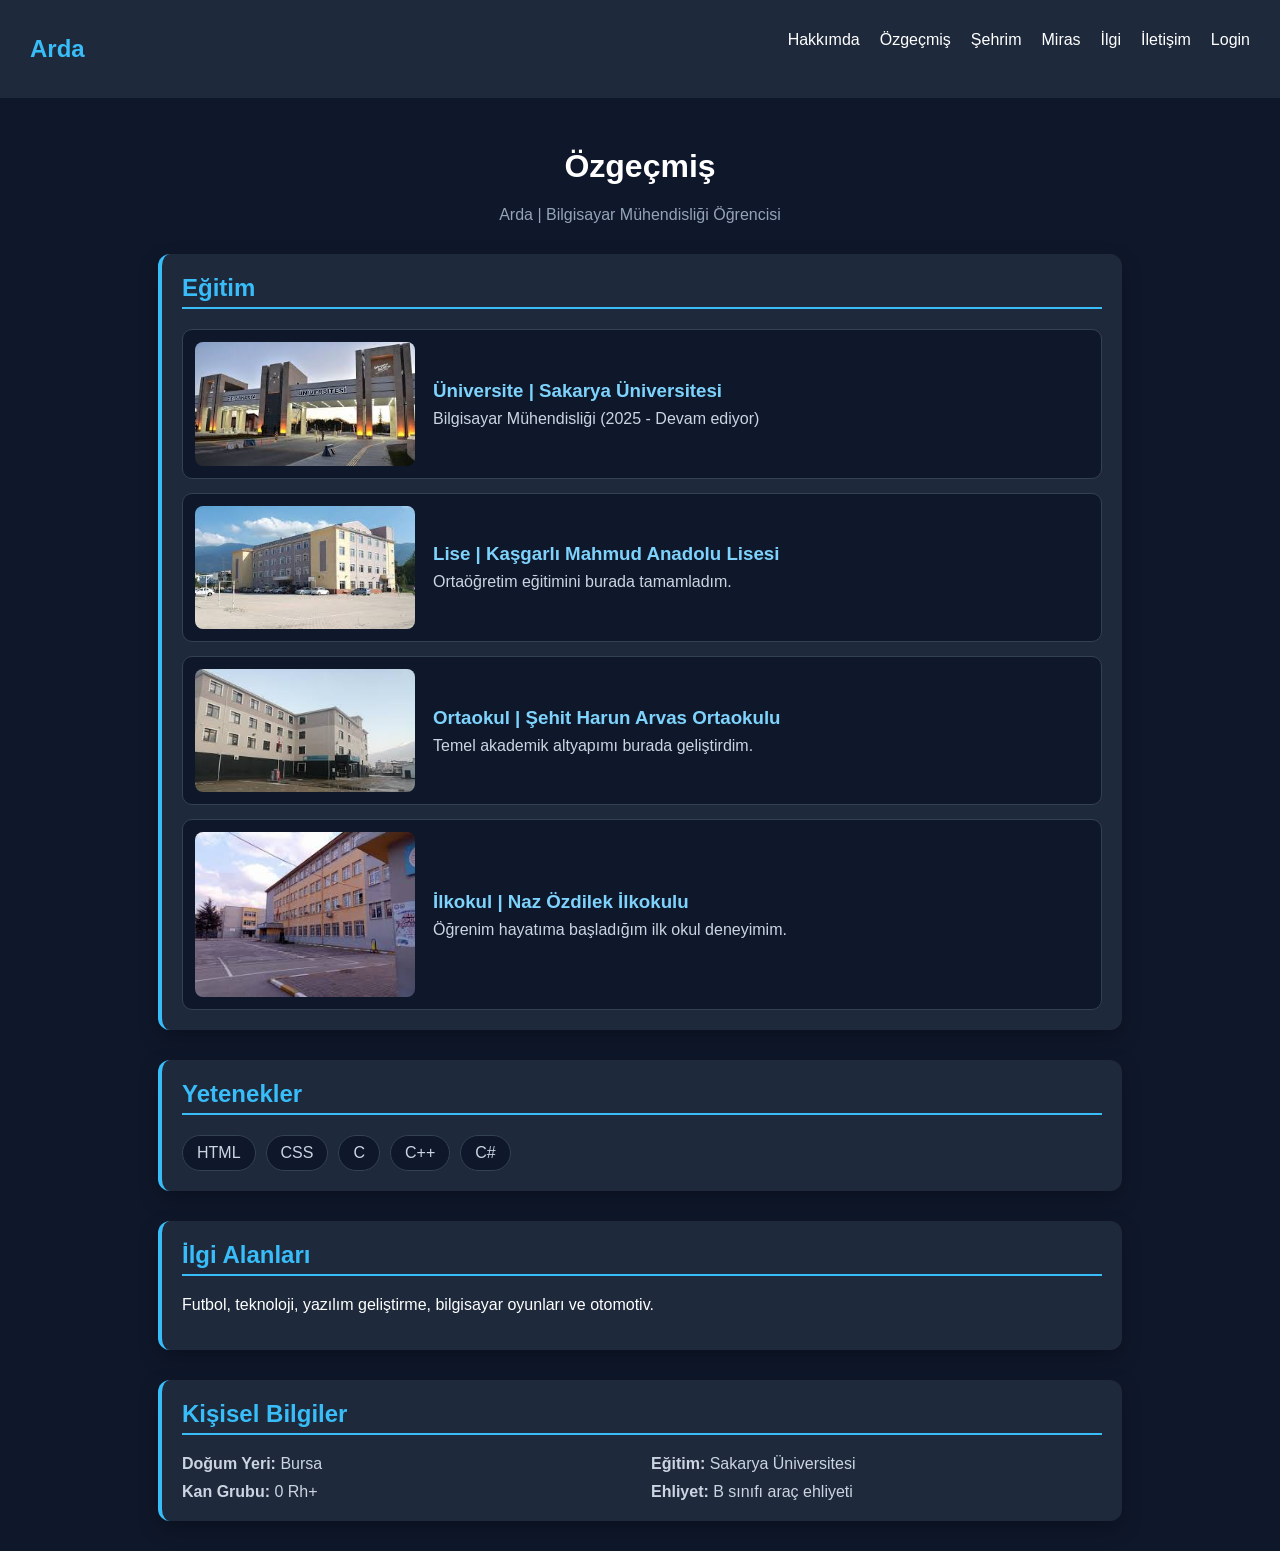
==== cv.html @ 544f6770 "Gün 1: temel sayfalar oluşturuldu" ====
<!DOCTYPE html>
<html lang="tr">
<head>
    <meta charset="UTF-8">
    <meta name="viewport" content="width=device-width, initial-scale=1.0">
    <title>CV | Arda</title>

    <link rel="stylesheet" href="css/style.css">
</head>

<body class="cv-page">

<header>
    <nav class="navbar">
        <h2 class="logo">Arda</h2>
        <ul>
            <li><a href="index.html">Hakkımda</a></li>
            <li><a href="cv.html">Özgeçmiş</a></li>
            <li><a href="sehir.html">Şehrim</a></li>
            <li><a href="miras.html">Miras</a></li>
            <li><a href="ilgi.html">İlgi</a></li>
            <li><a href="iletisim.html">İletişim</a></li>
            <li><a href="login.html">Login</a></li>
        </ul>
    </nav>
</header>

<main>

    <header class="cv-header">
        <h1>Özgeçmiş</h1>
        <p>Arda | Bilgisayar Mühendisliği Öğrencisi</p>
    </header>

    <section class="cv-section">
        <h2>Eğitim</h2>

        <article class="cv-edu-item">
            <img src="İmages/SakaryaUniversity.jpg" alt="Sakarya Üniversitesi kampüs girişi">
            <div>
                <h3>Üniversite | Sakarya Üniversitesi</h3>
                <p>Bilgisayar Mühendisliği (2025 - Devam ediyor)</p>
            </div>
        </article>

        <article class="cv-edu-item">
            <img src="İmages/Kaşgarlı mahmud anadolu lisesi.jpg" alt="Kaşgarlı Mahmud Anadolu Lisesi binası">
            <div>
                <h3>Lise | Kaşgarlı Mahmud Anadolu Lisesi</h3>
                <p>Ortaöğretim eğitimini burada tamamladım.</p>
            </div>
        </article>

        <article class="cv-edu-item">
            <img src="İmages/ŞehitHarunArvasOrtaokulu.jpg" alt="Şehit Harun Arvas Ortaokulu binası">
            <div>
                <h3>Ortaokul | Şehit Harun Arvas Ortaokulu</h3>
                <p>Temel akademik altyapımı burada geliştirdim.</p>
            </div>
        </article>

        <article class="cv-edu-item">
            <img src="İmages/NazÖzdilekİlkOkulu.jpg" alt="Naz Özdilek İlkokulu binası">
            <div>
                <h3>İlkokul | Naz Özdilek İlkokulu</h3>
                <p>Öğrenim hayatıma başladığım ilk okul deneyimim.</p>
            </div>
        </article>
    </section>

    <section class="cv-section">
        <h2>Yetenekler</h2>

        <article class="cv-tag-list">
            <span>HTML</span>
            <span>CSS</span>
            <span>C</span>
            <span>C++</span>
            <span>C#</span>
        </article>
    </section>

    <section class="cv-section">
        <h2>İlgi Alanları</h2>

        <article>
            <p>Futbol, teknoloji, yazılım geliştirme, bilgisayar oyunları ve otomotiv.</p>
        </article>
    </section>

    <section class="cv-section">
        <h2>Kişisel Bilgiler</h2>

        <article class="cv-personal-grid">
            <p><strong>Doğum Yeri:</strong> Bursa</p>
            <p><strong>Eğitim:</strong> Sakarya Üniversitesi</p>
            <p><strong>Kan Grubu:</strong> 0 Rh+</p>
            <p><strong>Ehliyet:</strong> B sınıfı araç ehliyeti</p>
        </article>
    </section>

</main>

</body>
</html>
---- css/style.css ----
body {
    margin: 0;
    font-family: Arial;
    background: #0f172a;
    color: white;
}

/* NAVBAR */
.navbar {
    display: flex;
    justify-content: space-between;
    padding: 15px 30px;
    background: #1e293b;
}

.logo {
    color: #38bdf8;
}

.navbar ul {
    display: flex;
    gap: 20px;
    list-style: none;
}

.navbar a {
    text-decoration: none;
    color: white;
    transition: 0.3s;
}

.navbar a:hover {
    color: #38bdf8;
}

/* HERO */
.hero {
    text-align: center;
    margin-top: 120px;
}

.hero h1 {
    font-size: 40px;
}

.hero p {
    color: #94a3b8;
}
/* ABOUT */
.about {
    display: flex;
    justify-content: center;
    margin-top: 60px;
}

.about-card {
    display: flex;
    gap: 30px;
    background: #1e293b;
    padding: 30px;
    border-radius: 15px;
    max-width: 700px;
    align-items: center;
    transition: 0.3s;
}

.about-card:hover {
    transform: scale(1.03);
}

.about-card img {
    border-radius: 50%;
    width: 150px;
}

.about-text h2 {
    margin-bottom: 10px;
}
/* CV */
.cv-header {
    text-align: center;
    margin-top: 50px;
}

.cv-section {
    max-width: 800px;
    margin: 30px auto;
    background: #1e293b;
    padding: 20px;
    border-radius: 10px;
}

.cv-section h2 {
    border-bottom: 2px solid #38bdf8;
    padding-bottom: 5px;
}

.cv-section article {
    margin-top: 15px;
}
/* CITY */
.city {
    text-align: center;
    margin-top: 50px;
}

.slider {
    display: flex;
    align-items: center;
    justify-content: center;
    gap: 20px;
    margin-top: 20px;
}

.slider img {
    width: 600px;
    border-radius: 10px;
}

.slider button {
    padding: 10px;
    font-size: 20px;
    cursor: pointer;
}
.city-info {
    max-width: 900px;
    margin: 50px auto;
    display: flex;
    flex-direction: column;
    gap: 20px;
}

.info-box {
    background: #1e293b;
    padding: 20px;
    border-radius: 10px;
    transition: 0.3s;
}

.info-box:hover {
    transform: scale(1.02);
}

.info-box h2 {
    color: #38bdf8;
}

/* HOME PAGE */
.home-page {
    background:
        radial-gradient(circle at 15% 20%, rgba(56, 189, 248, 0.18), transparent 40%),
        radial-gradient(circle at 88% 15%, rgba(125, 211, 252, 0.14), transparent 36%),
        #0f172a;
}

.home-page .navbar {
    border-bottom: 1px solid rgba(148, 163, 184, 0.2);
}

.home-page main {
    max-width: 1100px;
    margin: 0 auto;
    padding: 24px 20px 70px;
}

.home-page .home-hero {
    display: grid;
    grid-template-columns: 1.2fr 0.8fr;
    gap: 28px;
    align-items: center;
    margin-top: 24px;
}

.home-page .home-hero-text {
    animation: fadeUp 0.7s ease;
}

.home-page .hero-eyebrow {
    display: inline-block;
    margin: 0 0 14px;
    letter-spacing: 1px;
    font-size: 13px;
    color: #7dd3fc;
    background: rgba(30, 41, 59, 0.9);
    border: 1px solid #334155;
    border-radius: 999px;
    padding: 7px 12px;
}

.home-page .home-hero h1 {
    margin: 0;
    font-size: clamp(34px, 5vw, 56px);
    line-height: 1.1;
}

.home-page .hero-lead {
    color: #cbd5e1;
    font-size: 18px;
    line-height: 1.7;
    margin: 18px 0 0;
    max-width: 650px;
}

.home-page .hero-stats {
    margin-top: 24px;
    display: grid;
    grid-template-columns: repeat(3, minmax(0, 1fr));
    gap: 12px;
}

.home-page .stat-card {
    background: rgba(30, 41, 59, 0.9);
    border: 1px solid #334155;
    border-radius: 12px;
    padding: 12px;
}

.home-page .stat-value {
    display: block;
    color: #7dd3fc;
    font-weight: 700;
    font-size: 20px;
}

.home-page .stat-label {
    display: block;
    margin-top: 4px;
    color: #cbd5e1;
    font-size: 14px;
}

.home-page .hero-actions {
    margin-top: 22px;
    display: flex;
    flex-wrap: wrap;
    gap: 12px;
}

.home-page .btn-main,
.home-page .btn-ghost {
    text-decoration: none;
    padding: 12px 18px;
    border-radius: 10px;
    font-weight: 700;
    transition: 0.25s;
}

.home-page .btn-main {
    background: #38bdf8;
    color: #0f172a;
}

.home-page .btn-main:hover {
    transform: translateY(-2px);
    box-shadow: 0 8px 18px rgba(56, 189, 248, 0.35);
}

.home-page .btn-ghost {
    border: 1px solid #38bdf8;
    color: #7dd3fc;
}

.home-page .btn-ghost:hover {
    background: rgba(56, 189, 248, 0.12);
}

.home-page .home-hero-visual {
    background: linear-gradient(160deg, #1e293b, #0f172a);
    border: 1px solid #334155;
    border-radius: 18px;
    padding: 14px;
    animation: floatCard 4s ease-in-out infinite;
}

.home-page .home-hero-visual img {
    width: 100%;
    border-radius: 14px;
    object-fit: cover;
}

.home-page .home-about {
    margin-top: 26px;
}

.home-page .about-card {
    max-width: 100%;
    background: rgba(30, 41, 59, 0.92);
    border: 1px solid #334155;
    border-left: 4px solid #38bdf8;
    box-shadow: 0 10px 24px rgba(0, 0, 0, 0.24);
}

.home-page .about-text h2 {
    margin-top: 0;
    color: #38bdf8;
}

.home-page .about-text p {
    color: #cbd5e1;
    line-height: 1.8;
    margin-bottom: 14px;
}

.home-page .travel-tags {
    display: flex;
    flex-wrap: wrap;
    gap: 10px;
    margin-top: 10px;
}

.home-page .travel-tags span {
    background: #0f172a;
    border: 1px solid #334155;
    border-radius: 999px;
    padding: 8px 14px;
    color: #7dd3fc;
    font-size: 14px;
}

@keyframes fadeUp {
    from {
        opacity: 0;
        transform: translateY(20px);
    }
    to {
        opacity: 1;
        transform: translateY(0);
    }
}

@keyframes floatCard {
    0%,
    100% {
        transform: translateY(0);
    }
    50% {
        transform: translateY(-8px);
    }
}

/* CV PAGE */
.cv-page .cv-header {
    max-width: 900px;
    margin: 50px auto 20px;
}

.cv-page .cv-header p {
    color: #94a3b8;
}

.cv-page .cv-section {
    max-width: 920px;
    border-left: 4px solid #38bdf8;
    box-shadow: 0 8px 20px rgba(0, 0, 0, 0.25);
    transition: 0.3s;
}

.cv-page .cv-section:hover {
    transform: scale(1.02);
}

.cv-page .cv-section h2 {
    color: #38bdf8;
    margin-top: 0;
}

.cv-page .cv-edu-item {
    display: flex;
    align-items: center;
    gap: 18px;
    padding: 12px;
    border-radius: 10px;
    background: #0f172a;
    border: 1px solid #334155;
}

.cv-page .cv-edu-item + .cv-edu-item {
    margin-top: 14px;
}

.cv-page .cv-edu-item img {
    width: 220px;
    max-width: 100%;
    border-radius: 8px;
    object-fit: cover;
}

.cv-page .cv-edu-item h3 {
    margin: 0 0 8px;
    color: #7dd3fc;
}

.cv-page .cv-edu-item p {
    margin: 0;
    color: #cbd5e1;
}

.cv-page .cv-tag-list {
    display: flex;
    flex-wrap: wrap;
    gap: 10px;
}

.cv-page .cv-tag-list span {
    background: #0f172a;
    border: 1px solid #334155;
    border-radius: 999px;
    padding: 8px 14px;
    color: #cbd5e1;
}

.cv-page .cv-personal-grid {
    display: grid;
    grid-template-columns: repeat(2, minmax(0, 1fr));
    gap: 10px 18px;
}

.cv-page .cv-personal-grid p {
    margin: 0;
    color: #cbd5e1;
}

/* SEHIR */
.sehir-page .city {
    max-width: 920px;
    margin: 50px auto 25px;
}

.sehir-page .city p {
    color: #94a3b8;
    line-height: 1.6;
}

.sehir-page .slider {
    margin-top: 26px;
}

.sehir-page .slider img {
    width: min(100%, 700px);
    box-shadow: 0 10px 26px rgba(0, 0, 0, 0.28);
}

.sehir-page .slider button {
    border: 0;
    background: #38bdf8;
    color: #0f172a;
    border-radius: 8px;
    font-weight: 700;
}

.sehir-page .city-info {
    margin-top: 35px;
    margin-bottom: 60px;
}

.sehir-page .info-box {
    border-left: 4px solid #38bdf8;
    box-shadow: 0 8px 20px rgba(0, 0, 0, 0.25);
}

.sehir-page .city-layout {
    display: flex;
    align-items: center;
    gap: 20px;
}

.sehir-page .city-layout img {
    width: 280px;
    max-width: 100%;
    border-radius: 10px;
    object-fit: cover;
    margin: 0;
}

.sehir-page .city-layout p {
    flex: 1;
    color: #cbd5e1;
    line-height: 1.7;
    margin: 0;
}

.sehir-page .flavor-grid {
    display: grid;
    grid-template-columns: repeat(2, minmax(0, 1fr));
    gap: 16px;
}

.sehir-page .flavor-item {
    background: #0f172a;
    border: 1px solid #334155;
    border-radius: 12px;
    padding: 14px;
}

.sehir-page .flavor-item img {
    width: 100%;
    height: 170px;
    object-fit: cover;
    border-radius: 8px;
}

.sehir-page .flavor-item h3 {
    margin: 12px 0 8px;
    color: #7dd3fc;
}

.sehir-page .flavor-item p {
    margin: 0;
    color: #cbd5e1;
    line-height: 1.6;
}

/* MIRAS */
.miras-page .city {
    max-width: 900px;
    margin: 50px auto 20px;
}

.miras-page .city h1 {
    margin-bottom: 10px;
}

.miras-page .city p {
    color: #94a3b8;
    max-width: 700px;
    margin: 0 auto;
    line-height: 1.6;
}

.miras-page .city-info {
    margin-top: 30px;
    margin-bottom: 60px;
}

.miras-page .info-box {
    border-left: 4px solid #38bdf8;
    box-shadow: 0 8px 20px rgba(0, 0, 0, 0.25);
}

.miras-page .info-box h2 {
    margin-top: 0;
}

.miras-page .info-box p {
    color: #cbd5e1;
    line-height: 1.7;
    margin-bottom: 0;
}

.miras-page .info-box img {
    display: block;
    margin: 12px auto 16px;
}

.miras-page .bursaspor-wide {
    width: min(100%, 380px);
    border-radius: 10px;
    box-shadow: 0 10px 24px rgba(0, 0, 0, 0.3);
}

.miras-page .info-box h3 {
    color: #7dd3fc;
    margin: 18px 0 8px;
}

.miras-page .heritage-layout {
    display: flex;
    align-items: center;
    gap: 20px;
}

.miras-page .heritage-layout img {
    width: 280px;
    max-width: 100%;
    border-radius: 10px;
    margin: 0;
    object-fit: cover;
}

.miras-page .heritage-layout .koza-image {
    height: 165px;
    object-position: center top;
}

.miras-page .heritage-layout p {
    flex: 1;
}

@media (max-width: 768px) {
    .miras-page .heritage-layout {
        flex-direction: column;
        align-items: flex-start;
    }

    .miras-page .heritage-layout img {
        width: 100%;
    }

    .sehir-page .city-layout {
        flex-direction: column;
        align-items: flex-start;
    }

    .sehir-page .city-layout img {
        width: 100%;
    }

    .sehir-page .flavor-grid {
        grid-template-columns: 1fr;
    }

    .cv-page .cv-edu-item {
        flex-direction: column;
        align-items: flex-start;
    }

    .cv-page .cv-edu-item img {
        width: 100%;
    }

    .cv-page .cv-personal-grid {
        grid-template-columns: 1fr;
    }

    .home-page .home-hero {
        grid-template-columns: 1fr;
    }

    .home-page .hero-stats {
        grid-template-columns: 1fr;
    }

    .home-page .home-hero-visual {
        order: -1;
    }
}

/* smooth scroll */
html {
    scroll-behavior: smooth;
}
.container {
    max-width: 1100px;
    margin: auto;
    padding: 20px;
}
/* CV HEADER */
.cv-header {
    text-align: center;
    margin-top: 40px;
}

/* CV SECTION */
.cv-section {
    max-width: 800px;
    margin: 30px auto;
    background: #1e293b;
    padding: 20px;
    border-radius: 12px;
    transition: 0.3s;
}

.cv-section:hover {
    transform: scale(1.03);
}

/* BAŞLIKLAR */
.cv-section h2 {
    color: #38bdf8;
    border-bottom: 2px solid #38bdf8;
    padding-bottom: 5px;
}

.cv-section article {
    margin-top: 10px;
}
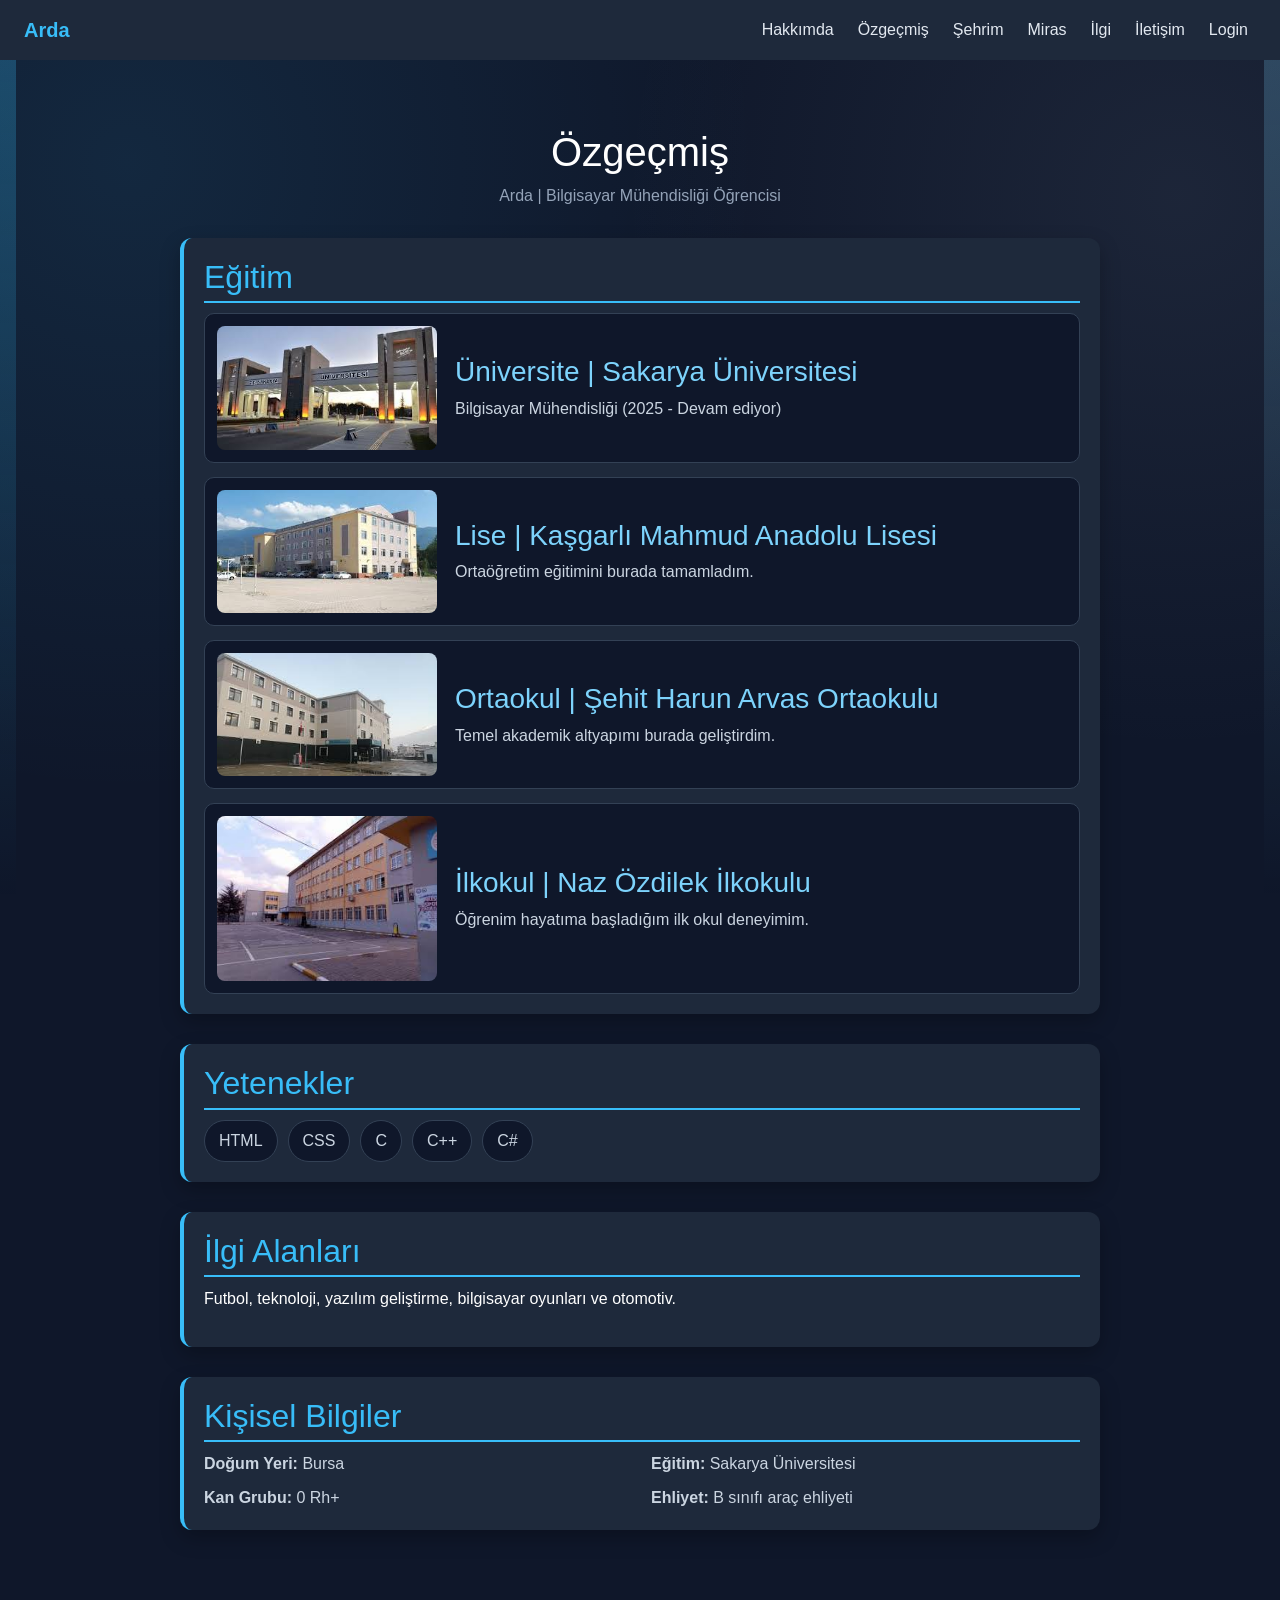
==== commit 80466d5a: "Gün 3: iletisim sayfasi ve form dogrulama sistemi eklendi" ====
--- a/cv.html
+++ b/cv.html
@@ -5,27 +5,38 @@
     <meta name="viewport" content="width=device-width, initial-scale=1.0">
     <title>CV | Arda</title>
 
+    <link href="https://cdn.jsdelivr.net/npm/bootstrap@5.3.3/dist/css/bootstrap.min.css" rel="stylesheet">
     <link rel="stylesheet" href="css/style.css">
 </head>
 
 <body class="cv-page">
 
 <header>
-    <nav class="navbar">
-        <h2 class="logo">Arda</h2>
-        <ul>
-            <li><a href="index.html">Hakkımda</a></li>
-            <li><a href="cv.html">Özgeçmiş</a></li>
-            <li><a href="sehir.html">Şehrim</a></li>
-            <li><a href="miras.html">Miras</a></li>
-            <li><a href="ilgi.html">İlgi</a></li>
-            <li><a href="iletisim.html">İletişim</a></li>
-            <li><a href="login.html">Login</a></li>
-        </ul>
+    <nav class="navbar navbar-expand-lg site-navbar">
+        <div class="container-fluid px-3 px-lg-4">
+            <a class="navbar-brand logo mb-0" href="index.html">Arda</a>
+            <button class="navbar-toggler" type="button" data-bs-toggle="collapse" data-bs-target="#mainNavbar" aria-controls="mainNavbar" aria-expanded="false" aria-label="Menüyü aç">
+                <span class="navbar-toggler-icon"></span>
+            </button>
+
+            <div class="collapse navbar-collapse" id="mainNavbar">
+                <ul class="navbar-nav ms-auto align-items-lg-center gap-lg-2">
+                    <li class="nav-item"><a class="nav-link" href="index.html">Hakkımda</a></li>
+                    <li class="nav-item"><a class="nav-link" href="cv.html">Özgeçmiş</a></li>
+                    <li class="nav-item"><a class="nav-link" href="sehir.html">Şehrim</a></li>
+                    <li class="nav-item"><a class="nav-link" href="miras.html">Miras</a></li>
+                    <li class="nav-item"><a class="nav-link" href="ilgi.html">İlgi</a></li>
+                    <li class="nav-item"><a class="nav-link" href="iletisim.html">İletişim</a></li>
+                    <li class="nav-item"><a class="nav-link" href="login.html">Login</a></li>
+                </ul>
+            </div>
+        </div>
     </nav>
 </header>
 
-<main>
+<main class="container">
+    <div class="row">
+        <div class="col">
 
     <header class="cv-header">
         <h1>Özgeçmiş</h1>
@@ -99,7 +110,10 @@
         </article>
     </section>
 
+        </div>
+    </div>
 </main>
 
+<script src="https://cdn.jsdelivr.net/npm/bootstrap@5.3.3/dist/js/bootstrap.bundle.min.js"></script>
 </body>
 </html>
--- a/css/style.css
+++ b/css/style.css
@@ -7,31 +7,45 @@
 }
 
 /* NAVBAR */
-.navbar {
-    display: flex;
-    justify-content: space-between;
-    padding: 15px 30px;
+.site-navbar {
+    padding: 10px 0;
     background: #1e293b;
 }
 
 .logo {
     color: #38bdf8;
-}
-
-.navbar ul {
-    display: flex;
-    gap: 20px;
-    list-style: none;
-}
-
-.navbar a {
     text-decoration: none;
-    color: white;
+    font-weight: 700;
+}
+
+.site-navbar .navbar-nav {
+    gap: 8px;
+}
+
+.site-navbar .nav-link {
+    text-decoration: none;
+    color: #e2e8f0;
     transition: 0.3s;
-}
-
-.navbar a:hover {
+    font-weight: 500;
+    padding: 8px 10px;
+}
+
+.site-navbar .nav-link:hover,
+.site-navbar .nav-link:focus-visible {
     color: #38bdf8;
+}
+
+.site-navbar .navbar-toggler {
+    border: 1px solid #334155;
+    padding: 6px 10px;
+}
+
+.site-navbar .navbar-toggler:focus {
+    box-shadow: 0 0 0 0.2rem rgba(56, 189, 248, 0.3);
+}
+
+.site-navbar .navbar-toggler-icon {
+    background-image: url("data:image/svg+xml,%3csvg xmlns='http://www.w3.org/2000/svg' viewBox='0 0 30 30'%3e%3cpath stroke='rgba%28226,232,240,0.9%29' stroke-linecap='round' stroke-miterlimit='10' stroke-width='2' d='M4 7h22M4 15h22M4 23h22'/%3e%3c/svg%3e");
 }
 
 /* HERO */
@@ -154,22 +168,393 @@
         #0f172a;
 }
 
-.home-page .navbar {
+.home-page .site-navbar {
     border-bottom: 1px solid rgba(148, 163, 184, 0.2);
 }
 
+@media (max-width: 991px) {
+    .site-navbar .navbar-collapse {
+        margin-top: 12px;
+        background: #0f172a;
+        border: 1px solid #334155;
+        border-radius: 12px;
+        padding: 10px;
+    }
+
+    .site-navbar .nav-link {
+        border-radius: 8px;
+    }
+
+    .site-navbar .nav-link:hover,
+    .site-navbar .nav-link:focus-visible {
+        background: rgba(56, 189, 248, 0.1);
+    }
+}
+
 .home-page main {
-    max-width: 1100px;
-    margin: 0 auto;
-    padding: 24px 20px 70px;
+    padding: 24px 0 70px;
 }
 
 .home-page .home-hero {
-    display: grid;
-    grid-template-columns: 1.2fr 0.8fr;
-    gap: 28px;
-    align-items: center;
     margin-top: 24px;
+}
+
+/* ══════════════════════════════
+   CONTACT PAGE
+══════════════════════════════ */
+
+/* ANIMASYONLAR */
+@keyframes slideDown {
+    from {
+        opacity: 0;
+        transform: translateY(-15px);
+    }
+    to {
+        opacity: 1;
+        transform: translateY(0);
+    }
+}
+
+.contact-main {
+    padding-top: 50px;
+    padding-bottom: 80px;
+    max-width: 860px;
+}
+
+.contact-header {
+    margin-bottom: 36px;
+}
+
+.contact-header h1 {
+    font-size: 2.2rem;
+    color: #f1f5f9;
+}
+
+.contact-subtitle {
+    color: #94a3b8;
+    font-size: 1rem;
+}
+
+.contact-alert {
+    border-radius: 10px;
+    margin-bottom: 20px;
+    animation: slideDown 0.3s ease-out;
+}
+
+.contact-alert.alert-danger {
+    background: #7f1d1d;
+    border-color: #dc2626;
+}
+
+.contact-alert.alert-danger strong {
+    color: #fecaca;
+}
+
+.contact-alert.alert-danger ul li {
+    color: #fca5a5;
+}
+
+.contact-alert.alert-success {
+    background: #065f46;
+    border-color: #10b981;
+}
+
+.contact-alert.alert-success strong {
+    color: #a7f3d0;
+}
+
+.form-card {
+    background: #1e293b;
+    border-radius: 14px;
+    padding: 28px 30px;
+    border: 1px solid #334155;
+    transition: border-color 0.3s;
+}
+
+.form-card:hover {
+    border-color: #475569;
+}
+
+.form-section-title {
+    color: #38bdf8;
+    border-bottom: 1px solid #334155;
+    padding-bottom: 10px;
+    margin-bottom: 20px;
+    font-size: 1rem;
+    text-transform: uppercase;
+    letter-spacing: 0.06em;
+}
+
+.contact-input {
+    background: #0f172a;
+    border: 1.5px solid #334155;
+    color: #e2e8f0;
+    border-radius: 8px;
+    transition: border-color 0.25s, box-shadow 0.25s, background 0.2s;
+}
+
+.contact-input:focus {
+    background: #162447;
+    border-color: #38bdf8;
+    box-shadow: 0 0 0 0.2rem rgba(56, 189, 248, 0.2);
+    color: #f1f5f9;
+}
+
+.contact-input:invalid:not(:placeholder-shown) {
+    border-color: #f87171;
+}
+
+.contact-input::placeholder {
+    color: #475569;
+}
+
+.contact-input option {
+    background: #1e293b;
+    color: #e2e8f0;
+}
+
+/* Date input calendar icon rengi */
+.contact-input[type="date"]::-webkit-calendar-picker-indicator {
+    filter: invert(0.6);
+    cursor: pointer;
+}
+
+/* Range */
+.contact-range {
+    accent-color: #38bdf8;
+    width: 100%;
+}
+
+.range-labels {
+    color: #64748b;
+    font-size: 0.78rem;
+    margin-top: 4px;
+}
+
+.memnuniyet-badge {
+    display: inline-block;
+    background: linear-gradient(135deg, #38bdf8, #0ea5e9);
+    color: #0f172a;
+    font-weight: 700;
+    font-size: 0.85rem;
+    padding: 3px 12px;
+    border-radius: 20px;
+    margin-left: 8px;
+    min-width: 50px;
+    text-align: center;
+}
+
+/* Radio & Checkbox groups */
+.contact-radio-group,
+.contact-check-group {
+    display: flex;
+    flex-wrap: wrap;
+    gap: 8px 20px;
+}
+
+.contact-check {
+    color: #cbd5e1;
+}
+
+.contact-check .form-check-input {
+    background-color: #0f172a;
+    border-color: #475569;
+    cursor: pointer;
+    width: 18px;
+    height: 18px;
+    transition: all 0.2s;
+}
+
+.contact-check .form-check-input:hover {
+    border-color: #38bdf8;
+}
+
+.contact-check .form-check-input:checked {
+    background-color: #38bdf8;
+    border-color: #38bdf8;
+    box-shadow: 0 0 0 0.25rem rgba(56, 189, 248, 0.2);
+}
+
+.contact-check .form-check-label {
+    cursor: pointer;
+    user-select: none;
+}
+
+/* Error messages */
+.vue-error {
+    color: #f87171;
+    font-size: 0.82rem;
+    margin-top: 4px;
+    display: block;
+    font-weight: 500;
+    animation: slideDown 0.2s ease-out;
+}
+
+.js-error {
+    color: #fbbf24;
+    font-size: 0.82rem;
+    margin-top: 4px;
+    display: block;
+    font-weight: 500;
+    animation: slideDown 0.2s ease-out;
+}
+
+.required {
+    color: #f87171;
+    font-weight: 700;
+}
+
+.kosul-link {
+    color: #38bdf8;
+    text-decoration: underline;
+    transition: color 0.2s;
+}
+
+.kosul-link:hover {
+    color: #7dd3fc;
+}
+
+/* Textarea karakter sayısı */
+#mesaj {
+    resize: vertical;
+    min-height: 120px;
+}
+
+.form-text {
+    color: #64748b !important;
+    font-size: 0.8rem;
+    margin-top: 3px;
+}
+
+/* Buttons */
+.contact-btn-row {
+    display: flex;
+    gap: 16px;
+    flex-wrap: wrap;
+    justify-content: center;
+    margin-top: 30px;
+    padding: 20px 0;
+}
+
+.contact-btn-vue {
+    background: linear-gradient(135deg, #38bdf8, #0ea5e9);
+    color: #0f172a;
+    font-weight: 700;
+    border: none;
+    padding: 13px 32px;
+    border-radius: 10px;
+    font-size: 0.95rem;
+    transition: all 0.2s;
+    cursor: pointer;
+    box-shadow: 0 4px 15px rgba(56, 189, 248, 0.3);
+}
+
+.contact-btn-vue:hover {
+    opacity: 0.9;
+    transform: translateY(-2px);
+    box-shadow: 0 6px 20px rgba(56, 189, 248, 0.4);
+    color: #0f172a;
+}
+
+.contact-btn-vue:active {
+    transform: translateY(0);
+}
+
+.contact-btn-js {
+    background: linear-gradient(135deg, #fbbf24, #f59e0b);
+    color: #1f2937;
+    font-weight: 700;
+    border: none;
+    padding: 13px 32px;
+    border-radius: 10px;
+    font-size: 0.95rem;
+    transition: all 0.2s;
+    cursor: pointer;
+    box-shadow: 0 4px 15px rgba(251, 191, 36, 0.3);
+}
+
+.contact-btn-js:hover {
+    opacity: 0.9;
+    transform: translateY(-2px);
+    box-shadow: 0 6px 20px rgba(251, 191, 36, 0.4);
+    color: #1f2937;
+}
+
+.contact-btn-js:active {
+    transform: translateY(0);
+}
+
+.btn-icon {
+    margin-right: 6px;
+    font-size: 1.1em;
+}
+
+/* Submit Button */
+.contact-submit-row {
+    display: flex;
+    justify-content: center;
+    padding: 30px 0 20px;
+    border-top: 2px solid #1e293b;
+}
+
+.contact-btn-submit {
+    background: linear-gradient(135deg, #10b981, #059669);
+    color: white;
+    font-weight: 700;
+    border: none;
+    padding: 14px 40px;
+    border-radius: 10px;
+    font-size: 1rem;
+    transition: all 0.3s;
+    box-shadow: 0 4px 15px rgba(16, 185, 129, 0.3);
+    cursor: not-allowed;
+}
+
+.contact-btn-submit:not(:disabled) {
+    cursor: pointer;
+}
+
+.contact-btn-submit:not(:disabled):hover {
+    opacity: 0.9;
+    transform: translateY(-2px);
+    box-shadow: 0 6px 25px rgba(16, 185, 129, 0.5);
+    background: linear-gradient(135deg, #059669, #047857);
+}
+
+.contact-btn-submit:not(:disabled):active {
+    transform: translateY(0);
+}
+
+@media (max-width: 576px) {
+    .contact-submit-row {
+        padding: 20px 0;
+    }
+
+    .contact-btn-submit {
+        width: 100%;
+        text-align: center;
+    }
+
+    .form-card {
+        padding: 20px 16px;
+    }
+
+    .contact-btn-row {
+        flex-direction: column;
+        gap: 12px;
+    }
+
+    .contact-btn-vue,
+    .contact-btn-js {
+        width: 100%;
+        text-align: center;
+    }
+
+    .contact-radio-group,
+    .contact-check-group {
+        flex-direction: column;
+        gap: 10px;
+    }
 }
 
 .home-page .home-hero-text {
@@ -270,11 +655,15 @@
     border: 1px solid #334155;
     border-radius: 18px;
     padding: 14px;
+    width: min(100%, 360px);
+    margin-left: auto;
+    margin-right: auto;
     animation: floatCard 4s ease-in-out infinite;
 }
 
 .home-page .home-hero-visual img {
     width: 100%;
+    aspect-ratio: 4 / 5;
     border-radius: 14px;
     object-fit: cover;
 }
@@ -623,10 +1012,6 @@
         grid-template-columns: 1fr;
     }
 
-    .home-page .home-hero {
-        grid-template-columns: 1fr;
-    }
-
     .home-page .hero-stats {
         grid-template-columns: 1fr;
     }
@@ -639,11 +1024,6 @@
 /* smooth scroll */
 html {
     scroll-behavior: smooth;
-}
-.container {
-    max-width: 1100px;
-    margin: auto;
-    padding: 20px;
 }
 /* CV HEADER */
 .cv-header {
@@ -675,3 +1055,555 @@
 .cv-section article {
     margin-top: 10px;
 }
+/* ILGI ALANLARI */
+.ilgi-page {
+    background:
+        radial-gradient(circle at 12% 8%, rgba(56, 189, 248, 0.12), transparent 34%),
+        radial-gradient(circle at 88% 14%, rgba(148, 163, 184, 0.12), transparent 30%),
+        #0f172a;
+    position: relative;
+    overflow-x: clip;
+}
+
+.ilgi-page::before,
+.ilgi-page::after {
+    content: "";
+    position: fixed;
+    top: 0;
+    bottom: 0;
+    width: 20px;
+    pointer-events: none;
+    z-index: 0;
+}
+
+.ilgi-page::before {
+    left: 0;
+    background: linear-gradient(180deg, rgba(56, 189, 248, 0.35), rgba(15, 23, 42, 0));
+}
+
+.ilgi-page::after {
+    right: 0;
+    background: linear-gradient(180deg, rgba(125, 211, 252, 0.28), rgba(15, 23, 42, 0));
+}
+
+.ilgi-page header,
+.ilgi-page main {
+    position: relative;
+    z-index: 1;
+}
+
+.cv-page,
+.sehir-page,
+.miras-page {
+    background:
+        radial-gradient(circle at 10% 10%, rgba(56, 189, 248, 0.1), transparent 34%),
+        radial-gradient(circle at 92% 12%, rgba(148, 163, 184, 0.1), transparent 30%),
+        #0f172a;
+    position: relative;
+    overflow-x: clip;
+}
+
+.cv-page::before,
+.cv-page::after,
+.sehir-page::before,
+.sehir-page::after,
+.miras-page::before,
+.miras-page::after {
+    content: "";
+    position: fixed;
+    top: 0;
+    bottom: 0;
+    width: 16px;
+    pointer-events: none;
+    z-index: 0;
+}
+
+.cv-page::before,
+.sehir-page::before,
+.miras-page::before {
+    left: 0;
+    background: linear-gradient(180deg, rgba(56, 189, 248, 0.28), rgba(15, 23, 42, 0));
+}
+
+.cv-page::after,
+.sehir-page::after,
+.miras-page::after {
+    right: 0;
+    background: linear-gradient(180deg, rgba(125, 211, 252, 0.24), rgba(15, 23, 42, 0));
+}
+
+.cv-page header,
+.cv-page main,
+.sehir-page header,
+.sehir-page .city,
+.sehir-page .city-info,
+.miras-page header,
+.miras-page .city,
+.miras-page .city-info {
+    position: relative;
+    z-index: 1;
+}
+
+.cv-page main {
+    padding: 18px 0 65px;
+}
+
+.sehir-page .city,
+.miras-page .city {
+    max-width: 100%;
+    margin-left: auto;
+    margin-right: auto;
+    padding-left: 0;
+    padding-right: 0;
+}
+
+.sehir-page .city-info,
+.miras-page .city-info {
+    max-width: 100%;
+    padding-left: 0;
+    padding-right: 0;
+}
+
+.ilgi-page main {
+    padding: 20px 0 65px;
+}
+
+.ilgi-page .interest-header {
+    text-align: center;
+    margin-top: 34px;
+}
+
+.ilgi-page .interest-header p {
+    max-width: 850px;
+    margin: 0 auto;
+    color: #cbd5e1;
+    line-height: 1.7;
+}
+
+.ilgi-page .interest-cards {
+    display: grid;
+    grid-template-columns: repeat(3, minmax(0, 1fr));
+    gap: 16px;
+    margin-top: 30px;
+}
+
+.ilgi-page .interest-link {
+    text-decoration: none;
+    color: inherit;
+    display: block;
+}
+
+.ilgi-page .interest-link .interest-card {
+    cursor: pointer;
+}
+
+.ilgi-page .interest-link:hover .interest-card,
+.ilgi-page .interest-link:focus-visible .interest-card {
+    transform: translateY(-4px);
+    box-shadow: 0 12px 24px rgba(0, 0, 0, 0.3);
+    border-left-color: #7dd3fc;
+}
+
+.ilgi-page .interest-link:focus-visible {
+    outline: 2px solid #7dd3fc;
+    outline-offset: 4px;
+    border-radius: 12px;
+}
+
+.ilgi-page .interest-card {
+    background: #1e293b;
+    padding: 20px;
+    border-radius: 12px;
+    border-left: 4px solid #38bdf8;
+    box-shadow: 0 8px 20px rgba(0, 0, 0, 0.22);
+    transition: 0.25s;
+}
+
+.ilgi-page .interest-card:hover {
+    transform: scale(1.02);
+}
+
+.ilgi-page .interest-card h2 {
+    color: #38bdf8;
+    margin-top: 0;
+    margin-bottom: 10px;
+}
+
+.ilgi-page .interest-card p {
+    color: #cbd5e1;
+    margin: 0;
+    line-height: 1.65;
+}
+
+.ilgi-page .dev-section {
+    margin-top: 34px;
+    background: #1e293b;
+    border-radius: 12px;
+    padding: 24px;
+    border-left: 4px solid #38bdf8;
+    box-shadow: 0 8px 20px rgba(0, 0, 0, 0.25);
+}
+
+.ilgi-page .dev-section h2 {
+    margin-top: 0;
+    color: #38bdf8;
+    margin-bottom: 16px;
+}
+
+.ilgi-page .dev-item {
+    display: flex;
+    gap: 16px;
+    align-items: center;
+    background: #0f172a;
+    border: 1px solid #334155;
+    border-radius: 12px;
+    padding: 14px;
+}
+
+.ilgi-page .dev-item + .dev-item {
+    margin-top: 14px;
+}
+
+.ilgi-page .dev-item img {
+    width: 220px;
+    max-width: 100%;
+    height: 130px;
+    object-fit: contain;
+    background: #020617;
+    border-radius: 10px;
+}
+
+.ilgi-page .dev-item h3 {
+    margin: 0 0 8px;
+    color: #7dd3fc;
+}
+
+.ilgi-page .dev-item p {
+    margin: 0;
+    color: #cbd5e1;
+    line-height: 1.7;
+}
+
+@media (max-width: 900px) {
+    .ilgi-page .interest-cards {
+        grid-template-columns: 1fr;
+    }
+
+    .ilgi-page .dev-item {
+        flex-direction: column;
+        align-items: flex-start;
+    }
+
+    .ilgi-page .dev-item img {
+        width: 100%;
+        height: auto;
+    }
+
+    .ilgi-page .hardware-item {
+        flex-direction: column;
+        align-items: flex-start;
+    }
+
+    .ilgi-page .hardware-item img {
+        width: 100%;
+        height: auto;
+    }
+
+    .ilgi-page .hardware-item-large img {
+        width: 100%;
+        height: auto;
+    }
+}
+
+.ilgi-page .hardware-section {
+    margin-top: 34px;
+    background: #1e293b;
+    border-radius: 12px;
+    padding: 24px;
+    border-left: 4px solid #38bdf8;
+    box-shadow: 0 8px 20px rgba(0, 0, 0, 0.25);
+}
+
+.ilgi-page .hardware-section h2 {
+    margin-top: 0;
+    color: #38bdf8;
+    margin-bottom: 16px;
+}
+
+.ilgi-page .hardware-item {
+    display: flex;
+    gap: 16px;
+    align-items: flex-start;
+    background: #0f172a;
+    border: 1px solid #334155;
+    border-radius: 12px;
+    padding: 14px;
+}
+
+.ilgi-page .hardware-item + .hardware-item {
+    margin-top: 14px;
+}
+
+.ilgi-page .hardware-item img {
+    width: 240px;
+    max-width: 100%;
+    height: 160px;
+    object-fit: contain;
+    background: #020617;
+    border-radius: 10px;
+    flex-shrink: 0;
+}
+
+.ilgi-page .hardware-item h3 {
+    margin: 0 0 8px;
+    color: #7dd3fc;
+}
+
+.ilgi-page .hardware-item p {
+    margin: 0;
+    color: #cbd5e1;
+    line-height: 1.7;
+}
+
+.ilgi-page .hardware-item-large {
+    background: #0f172a;
+    border: 1px solid #334155;
+    border-radius: 12px;
+    padding: 20px;
+    margin-top: 14px;
+}
+
+.ilgi-page .hardware-item-large img {
+    width: 100%;
+    max-width: 600px;
+    height: 280px;
+    object-fit: contain;
+    background: #020617;
+    border-radius: 10px;
+    margin-bottom: 16px;
+    display: block;
+}
+
+.ilgi-page .hardware-item-large h3 {
+    margin: 0 0 12px;
+    color: #7dd3fc;
+}
+
+.ilgi-page .hardware-item-large p {
+    margin: 0;
+    color: #cbd5e1;
+    line-height: 1.8;
+}
+
+mark {
+    background: transparent;
+    border-bottom: 2px solid rgba(125, 211, 252, 0.4);
+    padding-bottom: 2px;
+    color: #cbd5e1;
+}
+
+.ilgi-page .automotive-section {
+    margin-top: 34px;
+    background: #1e293b;
+    border-radius: 12px;
+    padding: 24px;
+    border-left: 4px solid #38bdf8;
+    box-shadow: 0 8px 20px rgba(0, 0, 0, 0.25);
+}
+
+.ilgi-page .automotive-section h2 {
+    margin-top: 0;
+    color: #38bdf8;
+    margin-bottom: 16px;
+}
+
+.ilgi-page .auto-item {
+    display: flex;
+    gap: 16px;
+    align-items: flex-start;
+    background: #0f172a;
+    border: 1px solid #334155;
+    border-radius: 12px;
+    padding: 14px;
+}
+
+.ilgi-page .auto-item + .auto-item {
+    margin-top: 14px;
+}
+
+.ilgi-page .auto-item img {
+    width: 240px;
+    max-width: 100%;
+    height: 160px;
+    object-fit: contain;
+    background: #020617;
+    border-radius: 10px;
+    flex-shrink: 0;
+}
+
+.ilgi-page .auto-item h3 {
+    margin: 0 0 8px;
+    color: #7dd3fc;
+}
+
+.ilgi-page .auto-item p {
+    margin: 0;
+    color: #cbd5e1;
+    line-height: 1.7;
+}
+
+.ilgi-page .auto-item-large {
+    background: #0f172a;
+    border: 1px solid #334155;
+    border-radius: 12px;
+    padding: 20px;
+    margin-top: 14px;
+}
+
+.ilgi-page .auto-item-large h3 {
+    margin: 0 0 12px;
+    color: #7dd3fc;
+}
+
+.ilgi-page .auto-item-large p {
+    margin: 0 0 14px;
+    color: #cbd5e1;
+    line-height: 1.8;
+}
+
+.ilgi-page .auto-item-large p:last-child {
+    margin-bottom: 0;
+}
+
+@media (max-width: 900px) {
+    .ilgi-page .auto-item {
+        flex-direction: column;
+        align-items: flex-start;
+    }
+
+    .ilgi-page .auto-item img {
+        width: 100%;
+        height: auto;
+    }
+}
+
+/* STEAM OYUN KARTLARI */
+.ilgi-page .steam-section {
+    margin-top: 34px;
+    background: #1e293b;
+    border-radius: 12px;
+    padding: 24px;
+    border-left: 4px solid #38bdf8;
+    box-shadow: 0 8px 20px rgba(0, 0, 0, 0.25);
+}
+
+.ilgi-page .steam-section h2 {
+    margin-top: 0;
+    color: #38bdf8;
+    margin-bottom: 16px;
+}
+
+.game-container {
+    display: grid;
+    grid-template-columns: repeat(4, minmax(0, 1fr));
+    gap: 16px;
+    margin-top: 0;
+}
+
+.game-card {
+    background: #0f172a;
+    border: 1px solid #334155;
+    padding: 14px;
+    border-radius: 12px;
+    transition: 0.3s;
+    text-align: center;
+}
+
+.game-card:hover {
+    transform: scale(1.03);
+    border-color: #38bdf8;
+}
+
+.game-card img {
+    width: 100%;
+    border-radius: 8px;
+    margin-bottom: 8px;
+}
+
+.game-card h2 {
+    font-size: 14px;
+    margin: 6px 0 8px;
+    color: #e2e8f0;
+}
+
+.discount {
+    color: #22c55e;
+    font-weight: bold;
+}
+
+.no-discount {
+    color: #ef4444;
+    font-weight: bold;
+}
+
+@media (max-width: 900px) {
+    .game-container {
+        grid-template-columns: repeat(2, minmax(0, 1fr));
+    }
+}
+
+@media (max-width: 500px) {
+    .game-container {
+        grid-template-columns: 1fr;
+    }
+}
+/* TEKNOLOJI HABERLERI */
+.ilgi-page .news-section {
+    margin-top: 34px;
+    background: #1e293b;
+    border-radius: 12px;
+    padding: 24px;
+    border-left: 4px solid #38bdf8;
+    box-shadow: 0 8px 20px rgba(0, 0, 0, 0.25);
+}
+
+.ilgi-page .news-section h2 {
+    margin: 0 0 14px;
+    color: #38bdf8;
+}
+
+#news-container {
+    display: grid;
+    gap: 12px;
+}
+
+.news-card {
+    background: #0f172a;
+    border: 1px solid #334155;
+    padding: 16px;
+    border-radius: 12px;
+    transition: 0.3s;
+}
+
+.news-card:hover {
+    transform: translateY(-2px);
+    border-color: #38bdf8;
+}
+
+.news-card h2 {
+    color: #38bdf8;
+    margin: 0 0 8px;
+    font-size: 18px;
+}
+
+.news-card p {
+    margin: 0 0 10px;
+    color: #cbd5e1;
+    line-height: 1.65;
+}
+
+.news-card a {
+    color: #7dd3fc;
+    text-decoration: none;
+    font-weight: 700;
+}
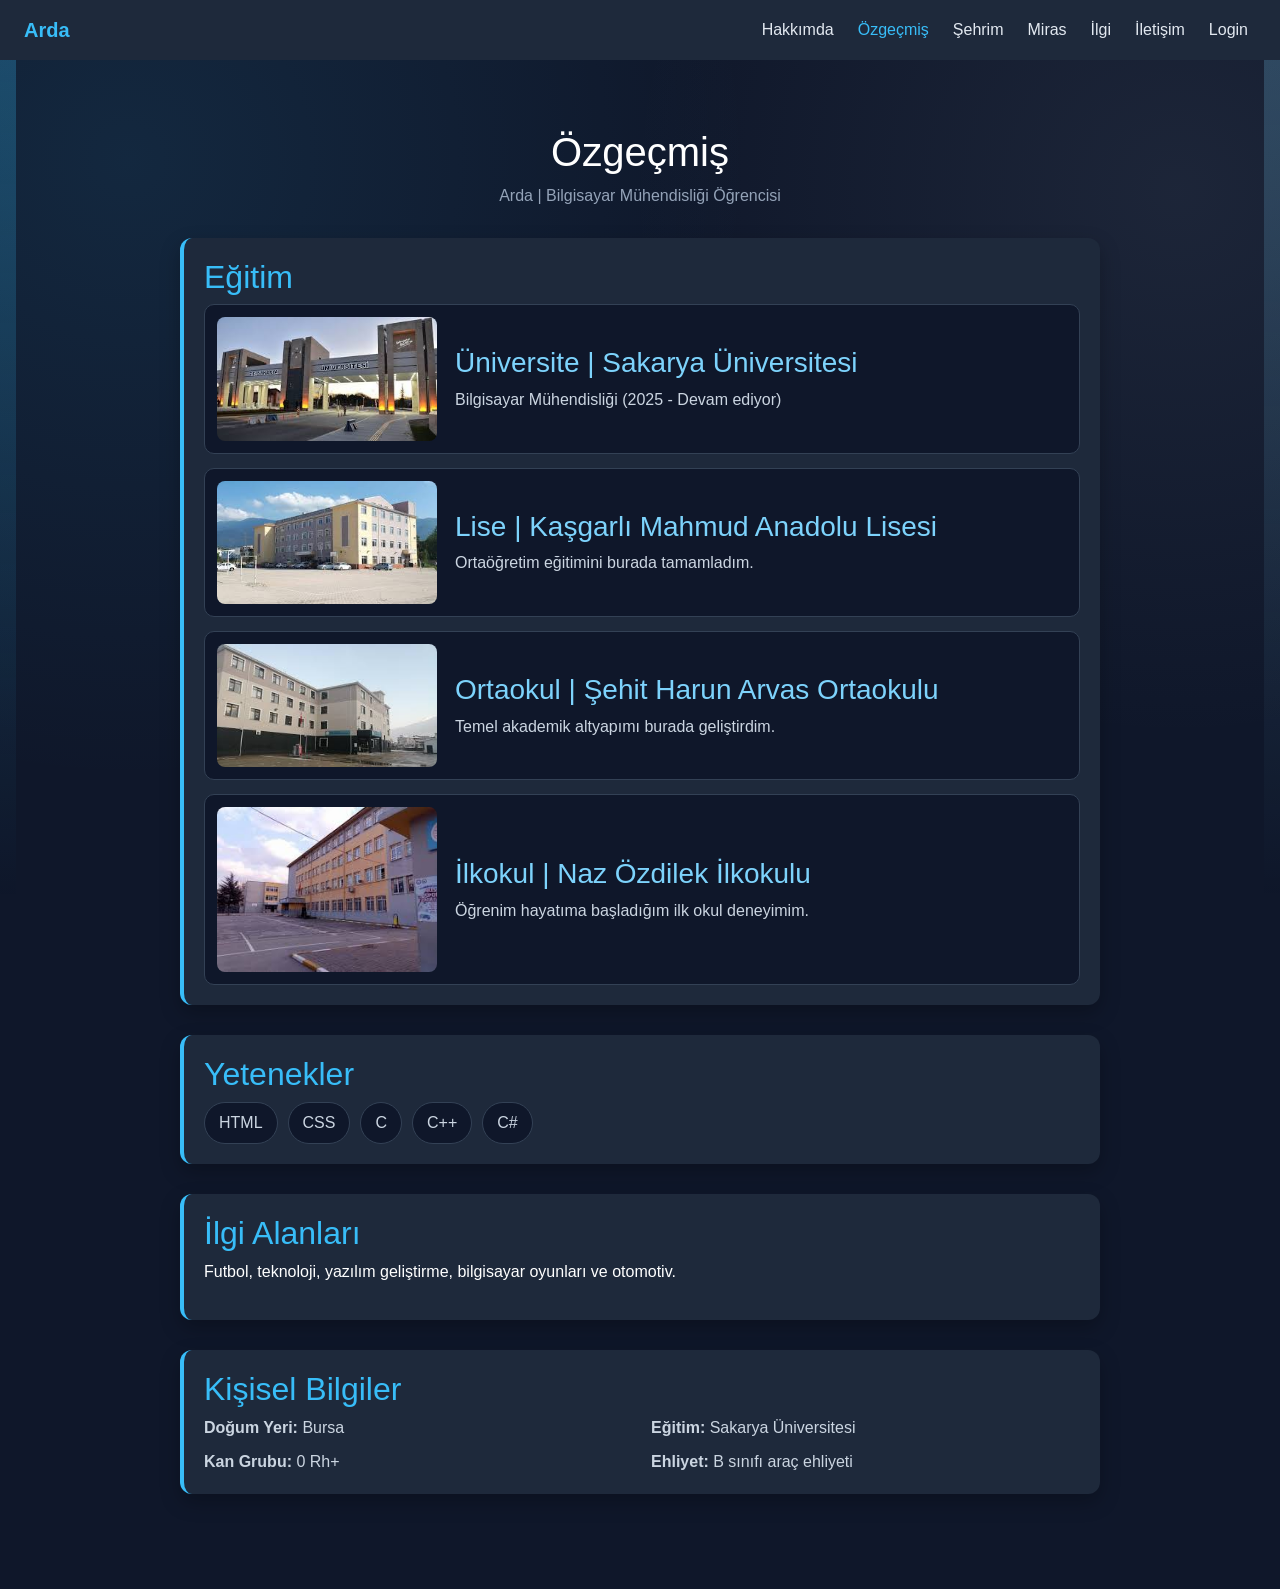
==== commit 637800b3: "Gün 4: form yapisi düzenlendi ve responsive iyilestirmeler yapildi" ====
--- a/cv.html
+++ b/cv.html
@@ -22,7 +22,7 @@
             <div class="collapse navbar-collapse" id="mainNavbar">
                 <ul class="navbar-nav ms-auto align-items-lg-center gap-lg-2">
                     <li class="nav-item"><a class="nav-link" href="index.html">Hakkımda</a></li>
-                    <li class="nav-item"><a class="nav-link" href="cv.html">Özgeçmiş</a></li>
+                    <li class="nav-item"><a class="nav-link active" href="cv.html" aria-current="page">Özgeçmiş</a></li>
                     <li class="nav-item"><a class="nav-link" href="sehir.html">Şehrim</a></li>
                     <li class="nav-item"><a class="nav-link" href="miras.html">Miras</a></li>
                     <li class="nav-item"><a class="nav-link" href="ilgi.html">İlgi</a></li>
@@ -35,13 +35,12 @@
 </header>
 
 <main class="container">
-    <div class="row">
-        <div class="col">
 
-    <header class="cv-header">
+    <div class="cv-header">
         <h1>Özgeçmiş</h1>
         <p>Arda | Bilgisayar Mühendisliği Öğrencisi</p>
-    </header>
+    </div>
+    <!-- /.cv-header -->
 
     <section class="cv-section">
         <h2>Eğitim</h2>
@@ -110,8 +109,6 @@
         </article>
     </section>
 
-        </div>
-    </div>
 </main>
 
 <script src="https://cdn.jsdelivr.net/npm/bootstrap@5.3.3/dist/js/bootstrap.bundle.min.js"></script>
--- a/css/style.css
+++ b/css/style.css
@@ -31,6 +31,7 @@
 }
 
 .site-navbar .nav-link:hover,
+.site-navbar .nav-link.active,
 .site-navbar .nav-link:focus-visible {
     color: #38bdf8;
 }
@@ -48,19 +49,6 @@
     background-image: url("data:image/svg+xml,%3csvg xmlns='http://www.w3.org/2000/svg' viewBox='0 0 30 30'%3e%3cpath stroke='rgba%28226,232,240,0.9%29' stroke-linecap='round' stroke-miterlimit='10' stroke-width='2' d='M4 7h22M4 15h22M4 23h22'/%3e%3c/svg%3e");
 }
 
-/* HERO */
-.hero {
-    text-align: center;
-    margin-top: 120px;
-}
-
-.hero h1 {
-    font-size: 40px;
-}
-
-.hero p {
-    color: #94a3b8;
-}
 /* ABOUT */
 .about {
     display: flex;
@@ -83,36 +71,10 @@
     transform: scale(1.03);
 }
 
-.about-card img {
-    border-radius: 50%;
-    width: 150px;
-}
-
 .about-text h2 {
     margin-bottom: 10px;
 }
-/* CV */
-.cv-header {
-    text-align: center;
-    margin-top: 50px;
-}
-
-.cv-section {
-    max-width: 800px;
-    margin: 30px auto;
-    background: #1e293b;
-    padding: 20px;
-    border-radius: 10px;
-}
-
-.cv-section h2 {
-    border-bottom: 2px solid #38bdf8;
-    padding-bottom: 5px;
-}
-
-.cv-section article {
-    margin-top: 15px;
-}
+
 /* CITY */
 .city {
     text-align: center;
@@ -414,6 +376,13 @@
     color: #7dd3fc;
 }
 
+/* Hata sayısı özeti */
+#js-error-count {
+    font-size: 0.9rem;
+    margin-top: 5px;
+    opacity: 0.9;
+}
+
 /* Textarea karakter sayısı */
 #mesaj {
     resize: vertical;
@@ -732,6 +701,7 @@
 .cv-page .cv-header {
     max-width: 900px;
     margin: 50px auto 20px;
+    text-align: center;
 }
 
 .cv-page .cv-header p {
@@ -740,6 +710,10 @@
 
 .cv-page .cv-section {
     max-width: 920px;
+    margin: 30px auto;
+    background: #1e293b;
+    padding: 20px;
+    border-radius: 12px;
     border-left: 4px solid #38bdf8;
     box-shadow: 0 8px 20px rgba(0, 0, 0, 0.25);
     transition: 0.3s;
@@ -1025,36 +999,13 @@
 html {
     scroll-behavior: smooth;
 }
-/* CV HEADER */
-.cv-header {
-    text-align: center;
-    margin-top: 40px;
-}
-
-/* CV SECTION */
-.cv-section {
-    max-width: 800px;
-    margin: 30px auto;
-    background: #1e293b;
-    padding: 20px;
-    border-radius: 12px;
-    transition: 0.3s;
-}
-
-.cv-section:hover {
-    transform: scale(1.03);
-}
-
-/* BAŞLIKLAR */
-.cv-section h2 {
-    color: #38bdf8;
-    border-bottom: 2px solid #38bdf8;
-    padding-bottom: 5px;
-}
-
-.cv-section article {
-    margin-top: 10px;
-}
+
+/* FOOTER */
+.site-footer {
+    border-top: 1px solid #1e293b;
+    color: #475569;
+}
+
 /* ILGI ALANLARI */
 .ilgi-page {
     background:
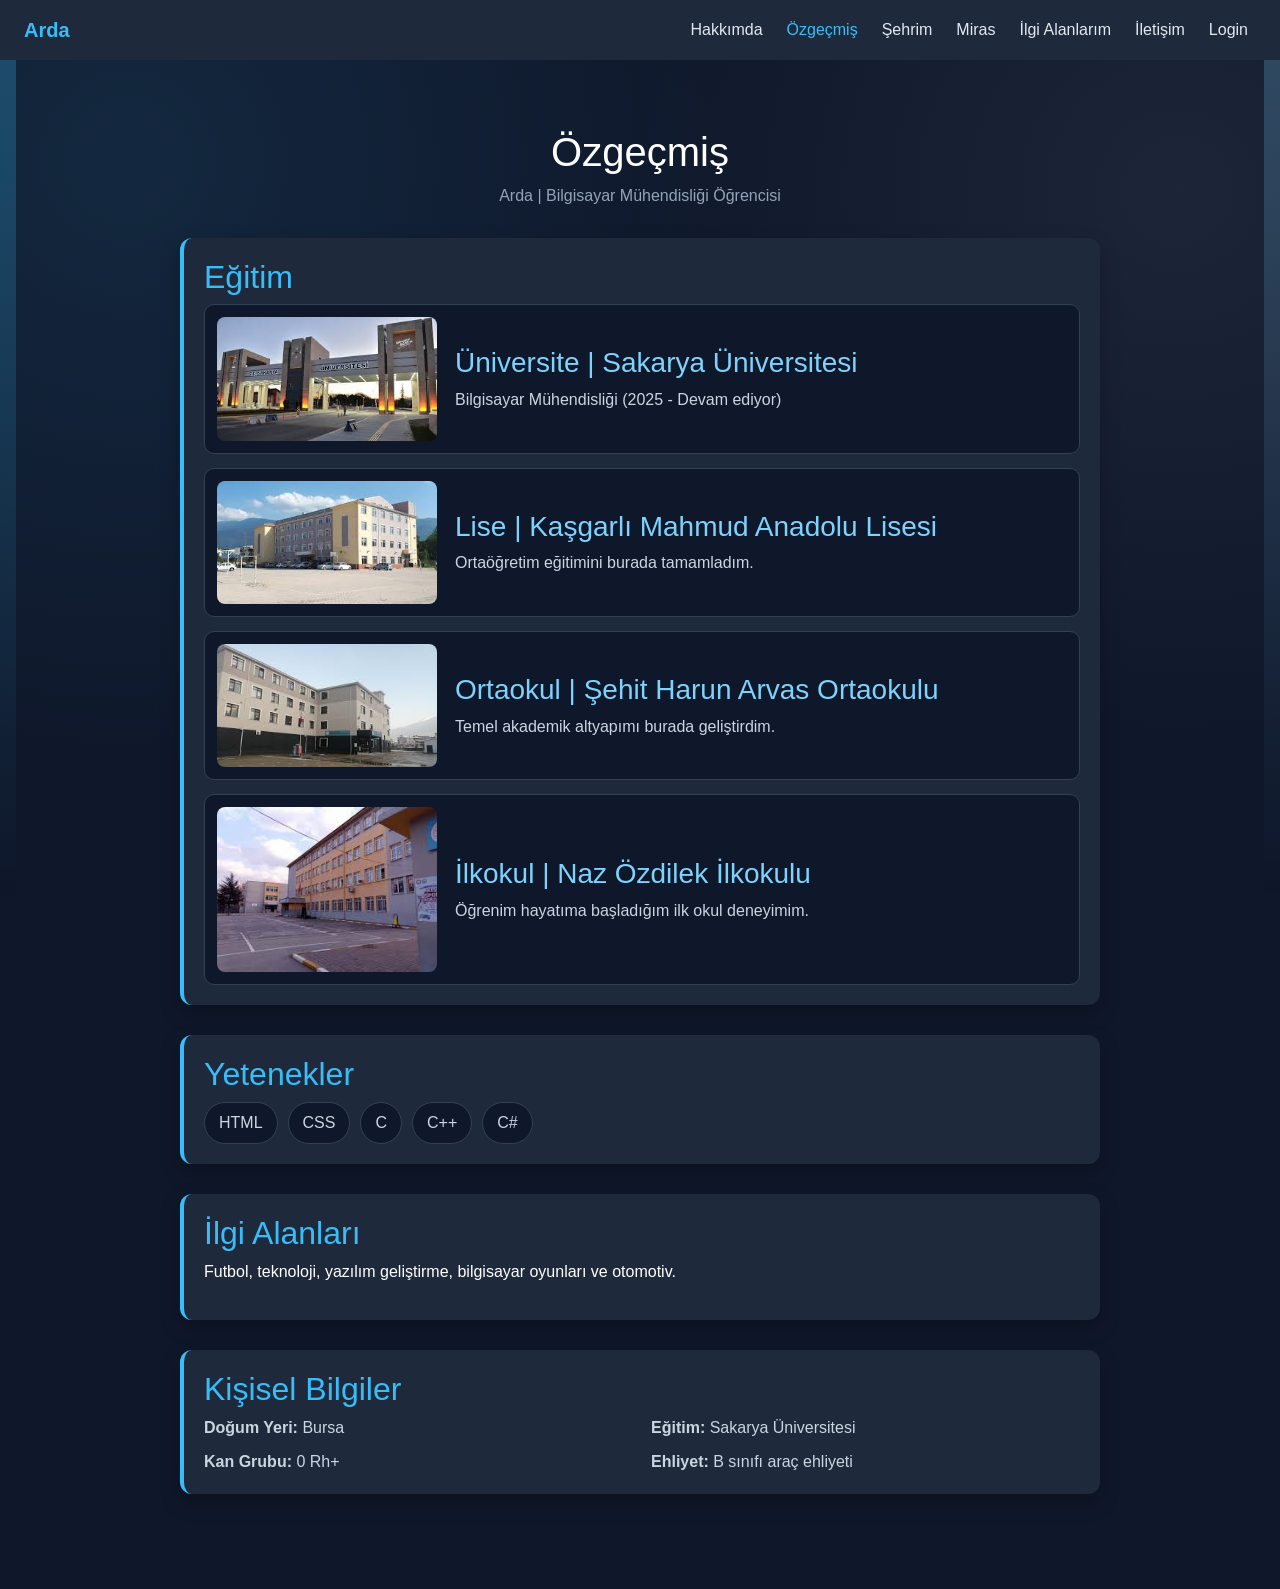
==== commit 577722a9: "Gün 6: kod yapisi düzenlendi ve sayfalarda iyilestirmeler yapildi" ====
--- a/cv.html
+++ b/cv.html
@@ -25,7 +25,7 @@
                     <li class="nav-item"><a class="nav-link active" href="cv.html" aria-current="page">Özgeçmiş</a></li>
                     <li class="nav-item"><a class="nav-link" href="sehir.html">Şehrim</a></li>
                     <li class="nav-item"><a class="nav-link" href="miras.html">Miras</a></li>
-                    <li class="nav-item"><a class="nav-link" href="ilgi.html">İlgi</a></li>
+                    <li class="nav-item"><a class="nav-link" href="ilgi.html">İlgi Alanlarım</a></li>
                     <li class="nav-item"><a class="nav-link" href="iletisim.html">İletişim</a></li>
                     <li class="nav-item"><a class="nav-link" href="login.html">Login</a></li>
                 </ul>
--- a/css/style.css
+++ b/css/style.css
@@ -1,3 +1,5 @@
+
+@import url("https://fonts.googleapis.com/css2?family=Share+Tech+Mono&display=swap");
 
 body {
     margin: 0;
@@ -49,7 +51,7 @@
     background-image: url("data:image/svg+xml,%3csvg xmlns='http://www.w3.org/2000/svg' viewBox='0 0 30 30'%3e%3cpath stroke='rgba%28226,232,240,0.9%29' stroke-linecap='round' stroke-miterlimit='10' stroke-width='2' d='M4 7h22M4 15h22M4 23h22'/%3e%3c/svg%3e");
 }
 
-/* ABOUT */
+/* HAKKIMDA */
 .about {
     display: flex;
     justify-content: center;
@@ -161,9 +163,113 @@
     margin-top: 24px;
 }
 
-/* ══════════════════════════════
-   CONTACT PAGE
-══════════════════════════════ */
+.hero-terminal {
+    margin: 8px 0 10px;
+    width: min(100%, 620px);
+    min-height: 104px;
+    padding: 12px 16px;
+    border: 1px solid rgba(56, 189, 248, 0.45);
+    border-radius: 12px;
+    background:
+        repeating-linear-gradient(
+            180deg,
+            rgba(103, 232, 249, 0.03) 0,
+            rgba(103, 232, 249, 0.03) 2px,
+            rgba(2, 6, 23, 0.02) 2px,
+            rgba(2, 6, 23, 0.02) 4px
+        ),
+        linear-gradient(180deg, rgba(15, 23, 42, 0.98), rgba(2, 6, 23, 0.96));
+    box-shadow: 0 12px 30px rgba(2, 132, 199, 0.22);
+    display: grid;
+    grid-template-columns: 150px minmax(0, 1fr);
+    gap: 14px;
+    align-items: start;
+}
+
+.hero-terminal-meta {
+    display: flex;
+    flex-direction: column;
+    gap: 4px;
+    font-family: "Share Tech Mono", "Courier New", monospace;
+    letter-spacing: 0.05em;
+    text-transform: uppercase;
+}
+
+.hero-terminal-name {
+    font-size: 1.1rem;
+    color: #f8fafc;
+}
+
+.hero-terminal-source {
+    font-size: 0.9rem;
+    color: #94a3b8;
+}
+
+.hero-terminal-line {
+    margin: 0;
+    color: #dbeafe;
+    font-family: "Share Tech Mono", Consolas, "Courier New", monospace;
+    font-size: clamp(1rem, 1.65vw, 1.28rem);
+    line-height: 1.45;
+    letter-spacing: 0.05em;
+    display: block;
+    height: calc(1.45em * 2);
+    overflow: hidden;
+    max-width: 31ch;
+}
+
+#heroTypewriterText {
+    color: #e2e8f0;
+    display: inline-block;
+    max-height: calc(1.45em * 2);
+    white-space: normal;
+    word-break: break-word;
+    overflow: hidden;
+}
+
+#heroTypewriterText::after {
+    content: "";
+    display: inline-block;
+    width: 0.7em;
+    height: 0.95em;
+    margin-left: 0.1em;
+    border: 2px solid #67e8f9;
+    background: rgba(103, 232, 249, 0.25);
+    vertical-align: -0.08em;
+    animation: terminalCursorBlink 0.75s step-end infinite;
+}
+
+@keyframes terminalCursorBlink {
+    0%,
+    50% {
+        opacity: 1;
+    }
+    51%,
+    100% {
+        opacity: 0;
+    }
+}
+
+@media (max-width: 576px) {
+    .hero-terminal {
+        min-height: 86px;
+        padding: 12px;
+        grid-template-columns: 1fr;
+        gap: 8px;
+    }
+
+    .hero-terminal-meta {
+        flex-direction: row;
+        align-items: center;
+        gap: 10px;
+    }
+
+    .hero-terminal-line {
+        max-width: 31ch;
+    }
+}
+
+/* ILETISIM */
 
 /* ANIMASYONLAR */
 @keyframes slideDown {
@@ -395,7 +501,7 @@
     margin-top: 3px;
 }
 
-/* Buttons */
+/* ILETISIM - BUTTONS */
 .contact-btn-row {
     display: flex;
     gap: 16px;
@@ -405,9 +511,8 @@
     padding: 20px 0;
 }
 
-.contact-btn-vue {
-    background: linear-gradient(135deg, #38bdf8, #0ea5e9);
-    color: #0f172a;
+.contact-btn-vue,
+.contact-btn-js {
     font-weight: 700;
     border: none;
     padding: 13px 32px;
@@ -415,42 +520,39 @@
     font-size: 0.95rem;
     transition: all 0.2s;
     cursor: pointer;
+}
+
+.contact-btn-vue {
+    background: linear-gradient(135deg, #38bdf8, #0ea5e9);
+    color: #0f172a;
     box-shadow: 0 4px 15px rgba(56, 189, 248, 0.3);
 }
 
-.contact-btn-vue:hover {
+.contact-btn-vue:hover,
+.contact-btn-js:hover {
     opacity: 0.9;
     transform: translateY(-2px);
+}
+
+.contact-btn-vue:hover {
     box-shadow: 0 6px 20px rgba(56, 189, 248, 0.4);
     color: #0f172a;
 }
 
-.contact-btn-vue:active {
+.contact-btn-vue:active,
+.contact-btn-js:active {
     transform: translateY(0);
 }
 
 .contact-btn-js {
     background: linear-gradient(135deg, #fbbf24, #f59e0b);
     color: #1f2937;
-    font-weight: 700;
-    border: none;
-    padding: 13px 32px;
-    border-radius: 10px;
-    font-size: 0.95rem;
-    transition: all 0.2s;
-    cursor: pointer;
     box-shadow: 0 4px 15px rgba(251, 191, 36, 0.3);
 }
 
 .contact-btn-js:hover {
-    opacity: 0.9;
-    transform: translateY(-2px);
     box-shadow: 0 6px 20px rgba(251, 191, 36, 0.4);
     color: #1f2937;
-}
-
-.contact-btn-js:active {
-    transform: translateY(0);
 }
 
 .btn-icon {
@@ -494,6 +596,7 @@
     transform: translateY(0);
 }
 
+/* RESPONSIVE */
 @media (max-width: 576px) {
     .contact-submit-row {
         padding: 20px 0;
@@ -1186,7 +1289,11 @@
     line-height: 1.65;
 }
 
-.ilgi-page .dev-section {
+.ilgi-page .dev-section,
+.ilgi-page .hardware-section,
+.ilgi-page .automotive-section,
+.ilgi-page .steam-section,
+.ilgi-page .news-section {
     margin-top: 34px;
     background: #1e293b;
     border-radius: 12px;
@@ -1195,7 +1302,11 @@
     box-shadow: 0 8px 20px rgba(0, 0, 0, 0.25);
 }
 
-.ilgi-page .dev-section h2 {
+.ilgi-page .dev-section h2,
+.ilgi-page .hardware-section h2,
+.ilgi-page .automotive-section h2,
+.ilgi-page .steam-section h2,
+.ilgi-page .news-section h2 {
     margin-top: 0;
     color: #38bdf8;
     margin-bottom: 16px;
@@ -1264,24 +1375,21 @@
         width: 100%;
         height: auto;
     }
-}
-
-.ilgi-page .hardware-section {
-    margin-top: 34px;
-    background: #1e293b;
-    border-radius: 12px;
-    padding: 24px;
-    border-left: 4px solid #38bdf8;
-    box-shadow: 0 8px 20px rgba(0, 0, 0, 0.25);
-}
-
-.ilgi-page .hardware-section h2 {
-    margin-top: 0;
-    color: #38bdf8;
-    margin-bottom: 16px;
-}
-
-.ilgi-page .hardware-item {
+
+    .ilgi-page .auto-item {
+        flex-direction: column;
+        align-items: flex-start;
+    }
+
+    .ilgi-page .auto-item img {
+        width: 100%;
+        height: auto;
+    }
+}
+
+
+.ilgi-page .hardware-item,
+.ilgi-page .auto-item {
     display: flex;
     gap: 16px;
     align-items: flex-start;
@@ -1291,11 +1399,13 @@
     padding: 14px;
 }
 
-.ilgi-page .hardware-item + .hardware-item {
+.ilgi-page .hardware-item + .hardware-item,
+.ilgi-page .auto-item + .auto-item {
     margin-top: 14px;
 }
 
-.ilgi-page .hardware-item img {
+.ilgi-page .hardware-item img,
+.ilgi-page .auto-item img {
     width: 240px;
     max-width: 100%;
     height: 160px;
@@ -1305,18 +1415,21 @@
     flex-shrink: 0;
 }
 
-.ilgi-page .hardware-item h3 {
+.ilgi-page .hardware-item h3,
+.ilgi-page .auto-item h3 {
     margin: 0 0 8px;
     color: #7dd3fc;
 }
 
-.ilgi-page .hardware-item p {
+.ilgi-page .hardware-item p,
+.ilgi-page .auto-item p {
     margin: 0;
     color: #cbd5e1;
     line-height: 1.7;
 }
 
-.ilgi-page .hardware-item-large {
+.ilgi-page .hardware-item-large,
+.ilgi-page .auto-item-large {
     background: #0f172a;
     border: 1px solid #334155;
     border-radius: 12px;
@@ -1353,62 +1466,231 @@
     color: #cbd5e1;
 }
 
-.ilgi-page .automotive-section {
-    margin-top: 34px;
-    background: #1e293b;
-    border-radius: 12px;
-    padding: 24px;
-    border-left: 4px solid #38bdf8;
-    box-shadow: 0 8px 20px rgba(0, 0, 0, 0.25);
-}
-
-.ilgi-page .automotive-section h2 {
-    margin-top: 0;
-    color: #38bdf8;
-    margin-bottom: 16px;
-}
-
-.ilgi-page .auto-item {
-    display: flex;
-    gap: 16px;
-    align-items: flex-start;
-    background: #0f172a;
-    border: 1px solid #334155;
-    border-radius: 12px;
-    padding: 14px;
-}
-
-.ilgi-page .auto-item + .auto-item {
-    margin-top: 14px;
-}
-
-.ilgi-page .auto-item img {
-    width: 240px;
-    max-width: 100%;
-    height: 160px;
-    object-fit: contain;
-    background: #020617;
-    border-radius: 10px;
-    flex-shrink: 0;
-}
-
-.ilgi-page .auto-item h3 {
-    margin: 0 0 8px;
-    color: #7dd3fc;
-}
-
-.ilgi-page .auto-item p {
-    margin: 0;
-    color: #cbd5e1;
-    line-height: 1.7;
-}
-
-.ilgi-page .auto-item-large {
+
+
+/* RESULT PAGE */
+.result-page {
+    background:
+        radial-gradient(circle at 10% 10%, rgba(56, 189, 248, 0.1), transparent 34%),
+        radial-gradient(circle at 92% 12%, rgba(148, 163, 184, 0.1), transparent 30%),
+        #0f172a;
+    min-height: 100vh;
+    position: relative;
+    overflow-x: clip;
+}
+
+.result-page::before,
+.result-page::after {
+    content: "";
+    position: fixed;
+    top: 0;
+    bottom: 0;
+    width: 16px;
+    pointer-events: none;
+    z-index: 0;
+}
+
+.result-page::before {
+    left: 0;
+    background: linear-gradient(180deg, rgba(56, 189, 248, 0.28), rgba(15, 23, 42, 0));
+}
+
+.result-page::after {
+    right: 0;
+    background: linear-gradient(180deg, rgba(125, 211, 252, 0.24), rgba(15, 23, 42, 0));
+}
+
+.result-page .site-navbar {
+    border-bottom: 1px solid rgba(148, 163, 184, 0.2);
+}
+
+.result-page header,
+.result-page main,
+.result-page footer {
+    position: relative;
+    z-index: 1;
+}
+
+.result-main {
+    max-width: 920px;
+    padding-top: 36px;
+    padding-bottom: 66px;
+}
+
+.result-hero {
     background: #0f172a;
     border: 1px solid #334155;
     border-radius: 12px;
     padding: 20px;
-    margin-top: 14px;
+    margin-bottom: 16px;
+}
+
+.result-chip {
+    display: inline-block;
+    background: linear-gradient(135deg, #38bdf8, #0ea5e9);
+    color: #082f49;
+    font-weight: 700;
+    font-size: 0.8rem;
+    padding: 5px 12px;
+    border-radius: 999px;
+    letter-spacing: 0.03em;
+}
+
+.result-hero h1 {
+    margin: 12px 0 10px;
+    color: #f8fafc;
+    font-size: clamp(1.4rem, 2.4vw, 1.9rem);
+}
+
+.result-hero p {
+    margin: 0;
+    color: #cbd5e1;
+    line-height: 1.7;
+}
+
+.result-card {
+    margin-top: 8px;
+    background: #1e293b;
+    border: 1px solid #334155;
+    border-left: 4px solid #38bdf8;
+    border-radius: 12px;
+    padding: 24px;
+    box-shadow: 0 8px 20px rgba(0, 0, 0, 0.25);
+    animation: resultRise 0.7s ease-out;
+}
+
+.result-card h2 {
+    color: #7dd3fc;
+    margin: 0 0 14px;
+    font-size: 1.1rem;
+    letter-spacing: 0.01em;
+}
+
+.result-table-wrap {
+    border: 1px solid #334155;
+    border-radius: 12px;
+    overflow-x: auto;
+}
+
+.result-table {
+    width: 100%;
+    min-width: 680px;
+    border-collapse: collapse;
+}
+
+.result-table tr {
+    background: #0f172a;
+}
+
+.result-table tr + tr {
+    border-top: 1px solid #1e293b;
+}
+
+.result-table th,
+.result-table td {
+    padding: 12px 14px;
+    vertical-align: top;
+}
+
+.result-table th {
+    width: 245px;
+    color: #38bdf8;
+    font-size: 0.93rem;
+    font-weight: 700;
+    letter-spacing: 0.02em;
+    line-height: 1.45;
+    border-right: 1px solid #1e293b;
+    white-space: nowrap;
+}
+
+.result-table td {
+    color: #dbe7f5;
+    line-height: 1.65;
+    white-space: pre-wrap;
+    word-break: break-word;
+}
+
+.upload-card {
+    margin-top: 16px;
+    border: 1px dashed #334155;
+    border-radius: 10px;
+    padding: 13px 14px;
+    color: #cbd5e1;
+    background: #0f172a;
+}
+
+.upload-card strong {
+    color: #e2e8f0;
+}
+
+.upload-card-success {
+    border-color: #0ea5e9;
+    background: linear-gradient(120deg, rgba(30, 58, 138, 0.35), rgba(15, 23, 42, 0.86));
+}
+
+.result-actions {
+    margin-top: 22px;
+    display: flex;
+    gap: 12px;
+    flex-wrap: wrap;
+}
+
+.result-btn {
+    text-decoration: none;
+    border: none;
+    border-radius: 10px;
+    padding: 11px 18px;
+    font-weight: 700;
+    color: #082f49;
+    background: linear-gradient(135deg, #38bdf8, #0ea5e9);
+    transition: transform 0.2s, box-shadow 0.2s, opacity 0.2s;
+    box-shadow: 0 8px 16px rgba(14, 165, 233, 0.28);
+}
+
+.result-btn:hover {
+    opacity: 0.95;
+    transform: translateY(-2px);
+    color: #082f49;
+    box-shadow: 0 10px 20px rgba(14, 165, 233, 0.34);
+}
+
+.result-btn-secondary {
+    background: linear-gradient(135deg, #1d4ed8, #2563eb);
+    color: #dbeafe;
+    box-shadow: 0 8px 16px rgba(37, 99, 235, 0.25);
+}
+
+.result-btn-secondary:hover {
+    color: #dbeafe;
+    box-shadow: 0 10px 20px rgba(37, 99, 235, 0.34);
+}
+
+@keyframes resultRise {
+    from {
+        opacity: 0;
+        transform: translateY(14px);
+    }
+    to {
+        opacity: 1;
+        transform: translateY(0);
+    }
+}
+
+@media (max-width: 768px) {
+    .result-main {
+        padding-top: 28px;
+        padding-bottom: 52px;
+    }
+
+    .result-hero,
+    .result-card {
+        padding: 18px;
+    }
+
+    .result-table th,
+    .result-table td {
+        padding: 10px 12px;
+    }
 }
 
 .ilgi-page .auto-item-large h3 {
@@ -1426,33 +1708,7 @@
     margin-bottom: 0;
 }
 
-@media (max-width: 900px) {
-    .ilgi-page .auto-item {
-        flex-direction: column;
-        align-items: flex-start;
-    }
-
-    .ilgi-page .auto-item img {
-        width: 100%;
-        height: auto;
-    }
-}
-
 /* STEAM OYUN KARTLARI */
-.ilgi-page .steam-section {
-    margin-top: 34px;
-    background: #1e293b;
-    border-radius: 12px;
-    padding: 24px;
-    border-left: 4px solid #38bdf8;
-    box-shadow: 0 8px 20px rgba(0, 0, 0, 0.25);
-}
-
-.ilgi-page .steam-section h2 {
-    margin-top: 0;
-    color: #38bdf8;
-    margin-bottom: 16px;
-}
 
 .game-container {
     display: grid;
@@ -1509,18 +1765,8 @@
     }
 }
 /* TEKNOLOJI HABERLERI */
-.ilgi-page .news-section {
-    margin-top: 34px;
-    background: #1e293b;
-    border-radius: 12px;
-    padding: 24px;
-    border-left: 4px solid #38bdf8;
-    box-shadow: 0 8px 20px rgba(0, 0, 0, 0.25);
-}
-
 .ilgi-page .news-section h2 {
-    margin: 0 0 14px;
-    color: #38bdf8;
+    margin-bottom: 14px;
 }
 
 #news-container {
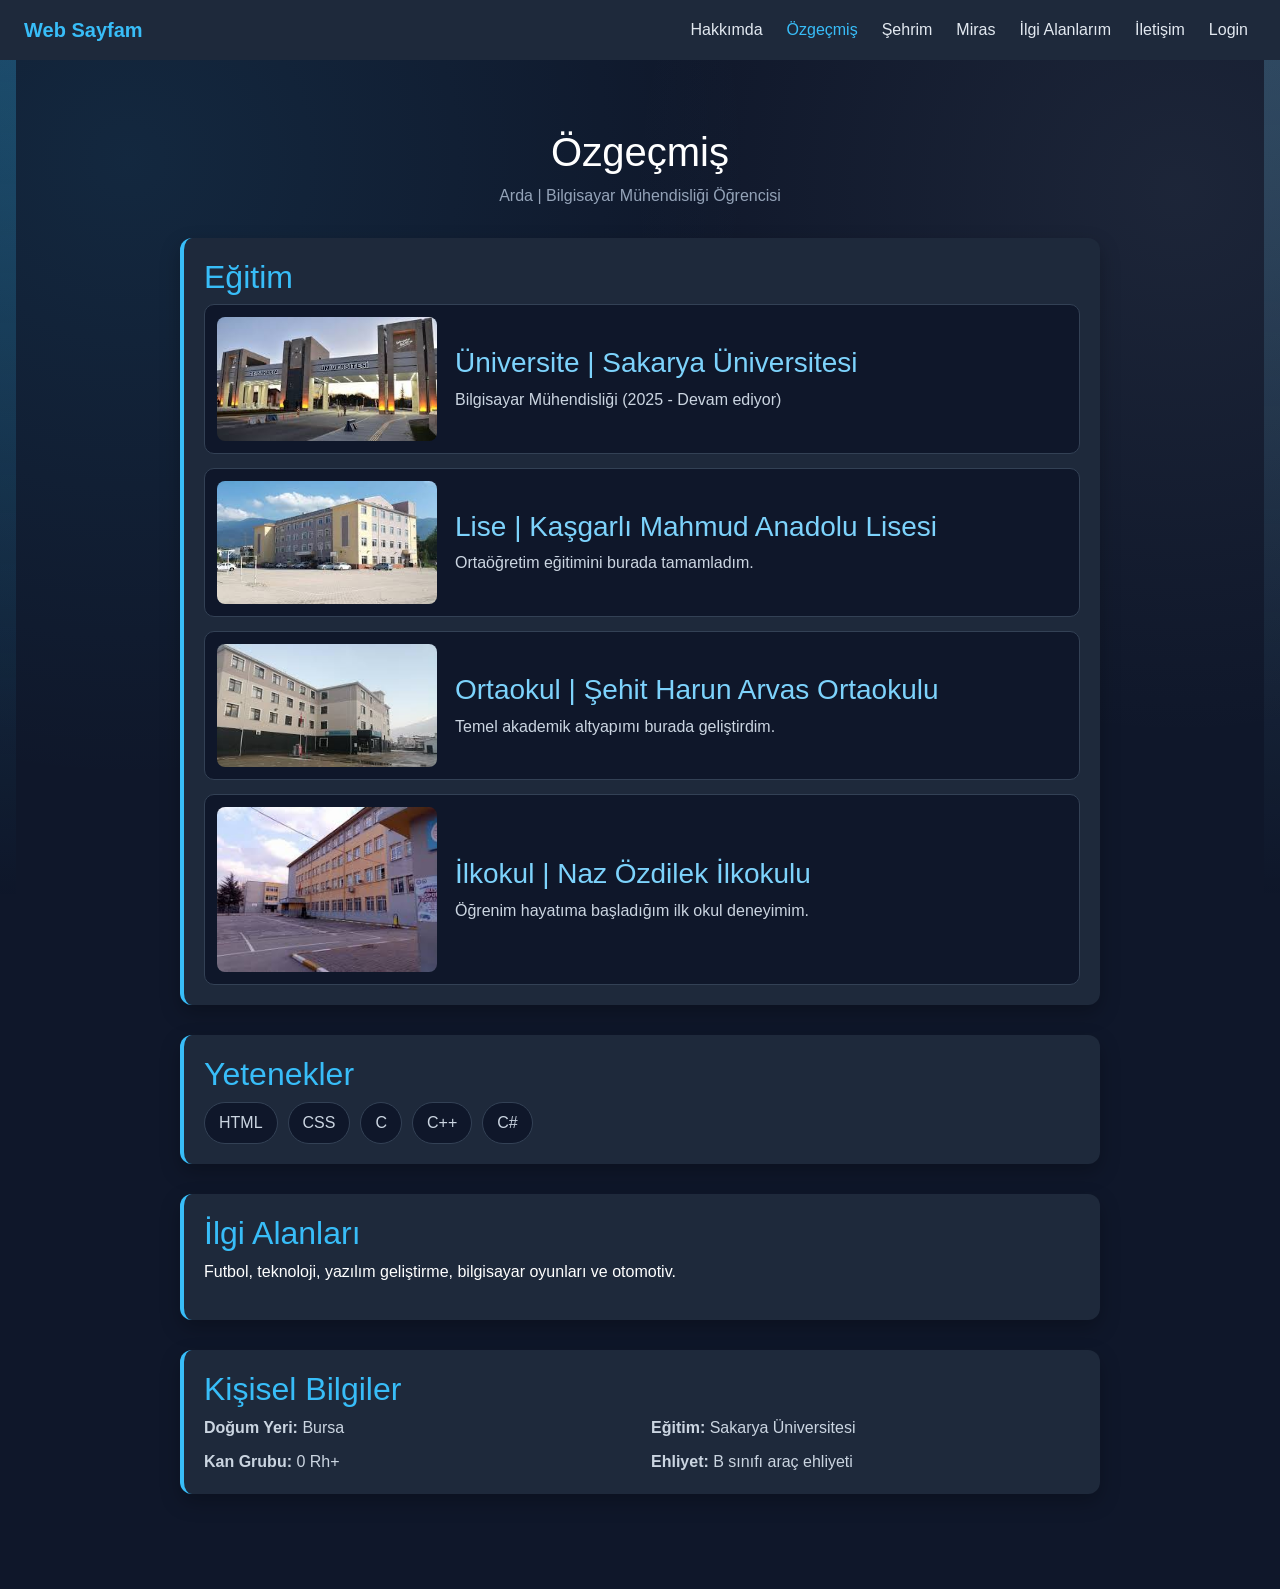
==== commit b734768a: "Gün 7: login sistemi ve sayfa koruma yapisi eklendi" ====
--- a/cv.html
+++ b/cv.html
@@ -14,7 +14,7 @@
 <header>
     <nav class="navbar navbar-expand-lg site-navbar">
         <div class="container-fluid px-3 px-lg-4">
-            <a class="navbar-brand logo mb-0" href="index.html">Arda</a>
+            <span class="navbar-brand logo mb-0">Web Sayfam</span>
             <button class="navbar-toggler" type="button" data-bs-toggle="collapse" data-bs-target="#mainNavbar" aria-controls="mainNavbar" aria-expanded="false" aria-label="Menüyü aç">
                 <span class="navbar-toggler-icon"></span>
             </button>
--- a/css/style.css
+++ b/css/style.css
@@ -1698,6 +1698,87 @@
     color: #7dd3fc;
 }
 
+/* LOGIN PAGE */
+.login-page {
+    background:
+        radial-gradient(circle at 14% 10%, rgba(56, 189, 248, 0.14), transparent 34%),
+        radial-gradient(circle at 87% 12%, rgba(148, 163, 184, 0.1), transparent 32%),
+        #0f172a;
+    min-height: 100vh;
+}
+
+.login-main {
+    max-width: 620px;
+    padding-top: 52px;
+    padding-bottom: 70px;
+}
+
+.login-card {
+    background: #1e293b;
+    border: 1px solid #334155;
+    border-left: 4px solid #38bdf8;
+    border-radius: 14px;
+    padding: 28px;
+    box-shadow: 0 10px 24px rgba(0, 0, 0, 0.25);
+}
+
+.login-chip {
+    display: inline-block;
+    padding: 5px 12px;
+    border-radius: 999px;
+    font-weight: 700;
+    font-size: 0.8rem;
+    color: #082f49;
+    background: linear-gradient(135deg, #38bdf8, #0ea5e9);
+}
+
+.login-card h1 {
+    margin: 12px 0 8px;
+    color: #f8fafc;
+    font-size: clamp(1.4rem, 2.8vw, 1.95rem);
+}
+
+.login-subtitle {
+    margin: 0 0 20px;
+    color: #cbd5e1;
+    line-height: 1.6;
+}
+
+.login-alert {
+    border-radius: 10px;
+    margin-bottom: 16px;
+    animation: slideDown 0.3s ease-out;
+}
+
+.login-btn {
+    width: 100%;
+    border: none;
+    border-radius: 10px;
+    padding: 12px 16px;
+    font-weight: 700;
+    color: #082f49;
+    background: linear-gradient(135deg, #38bdf8, #0ea5e9);
+    box-shadow: 0 8px 16px rgba(14, 165, 233, 0.25);
+    transition: transform 0.2s, box-shadow 0.2s, opacity 0.2s;
+}
+
+.login-btn:hover {
+    opacity: 0.95;
+    transform: translateY(-2px);
+    box-shadow: 0 10px 20px rgba(14, 165, 233, 0.3);
+}
+
+@media (max-width: 576px) {
+    .login-main {
+        padding-top: 34px;
+        padding-bottom: 52px;
+    }
+
+    .login-card {
+        padding: 20px;
+    }
+}
+
 .ilgi-page .auto-item-large p {
     margin: 0 0 14px;
     color: #cbd5e1;
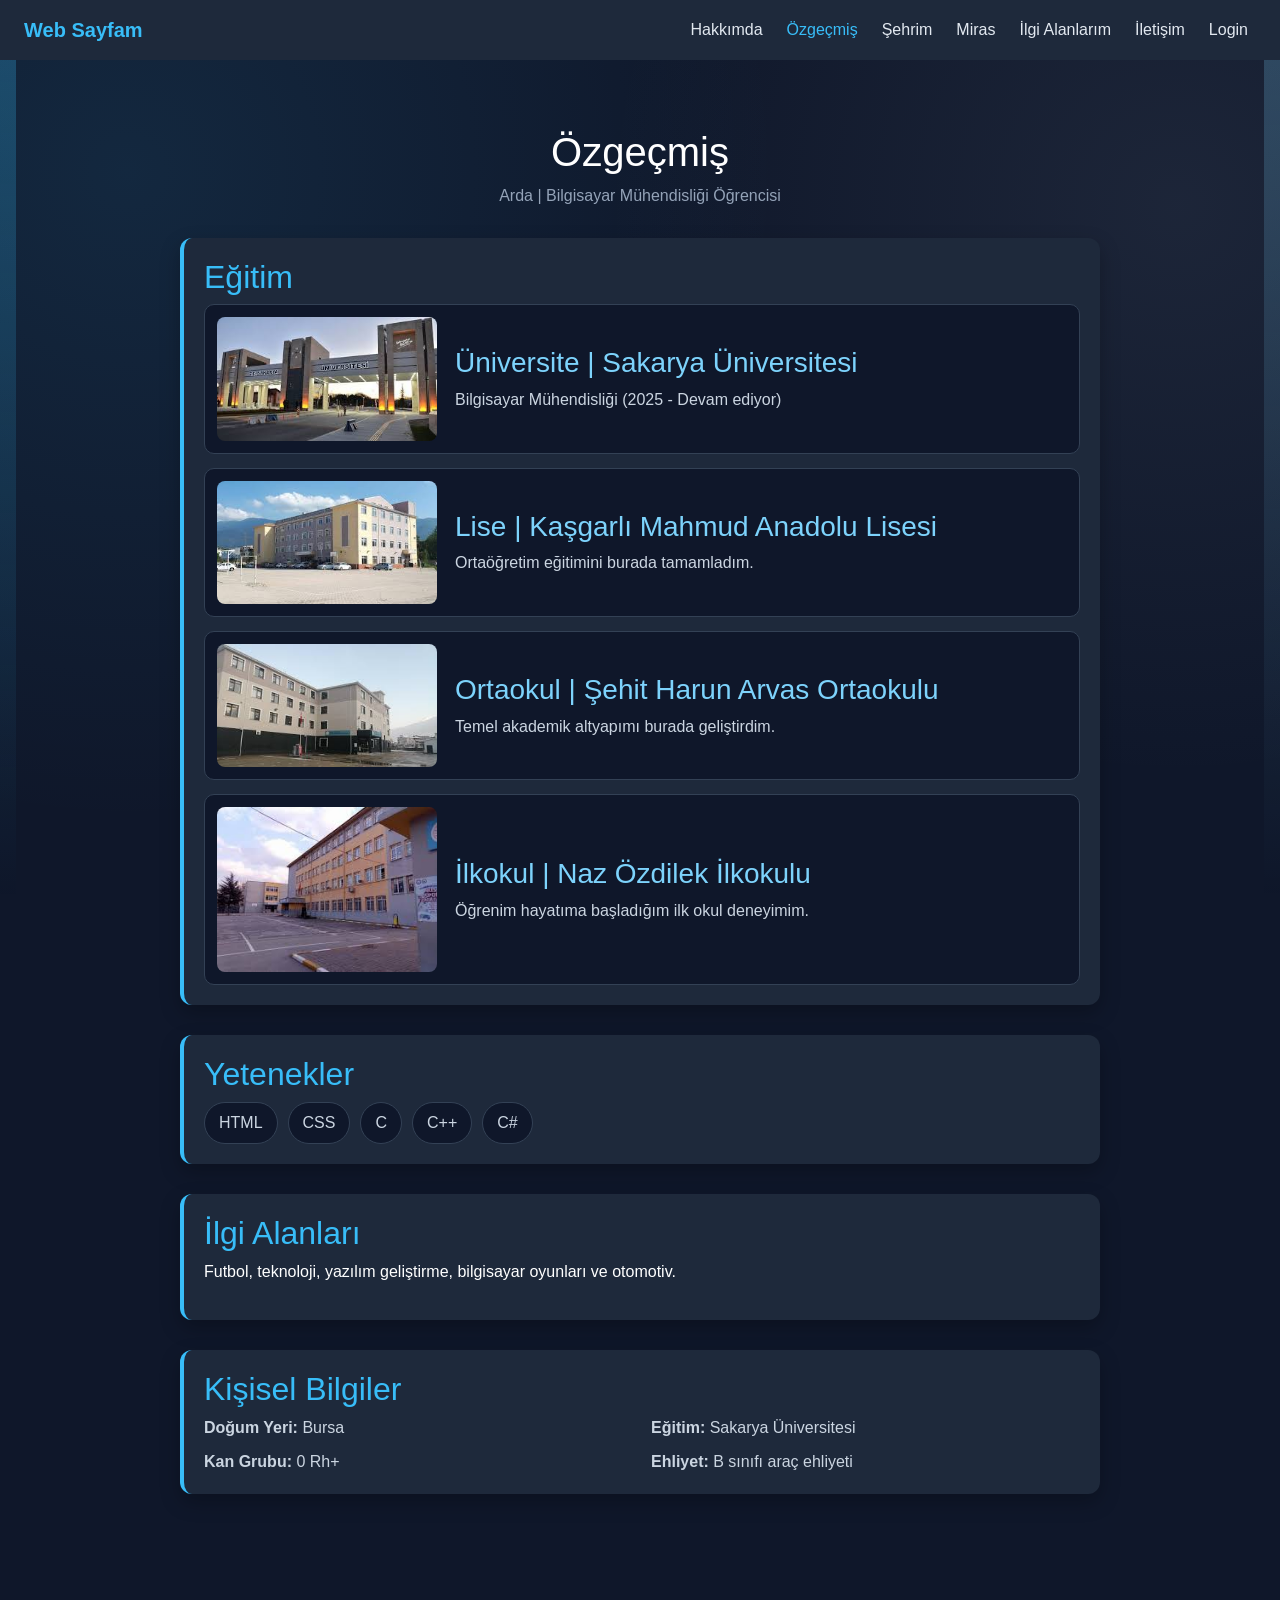
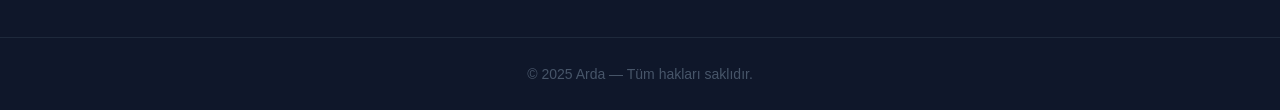
==== commit 5bb2c8d0: "Gün 7: arayuz iyilestirmeleri ve kod duzenlemeleri yapildi" ====
--- a/cv.html
+++ b/cv.html
@@ -111,6 +111,10 @@
 
 </main>
 
+<footer class="site-footer text-center py-4 mt-5">
+    <small>© 2025 Arda — Tüm hakları saklıdır.</small>
+</footer>
+
 <script src="https://cdn.jsdelivr.net/npm/bootstrap@5.3.3/dist/js/bootstrap.bundle.min.js"></script>
 </body>
 </html>
